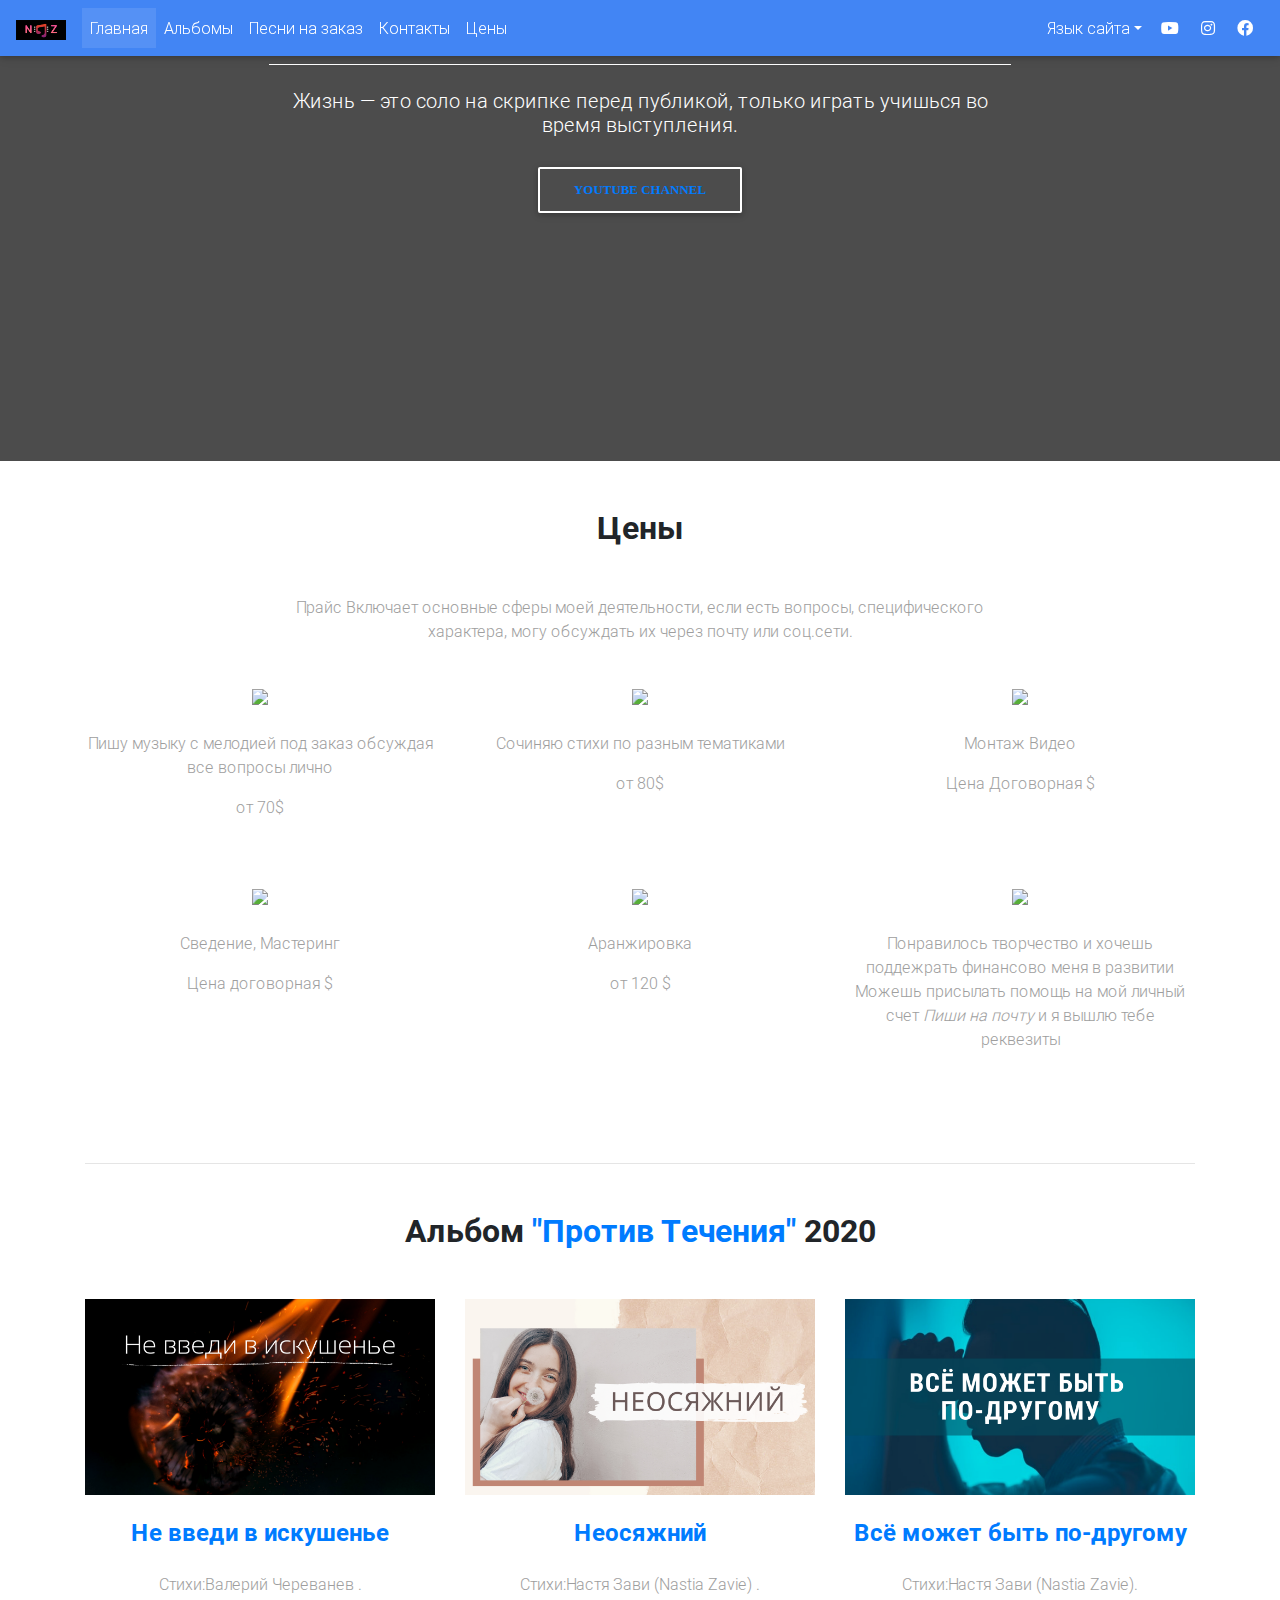
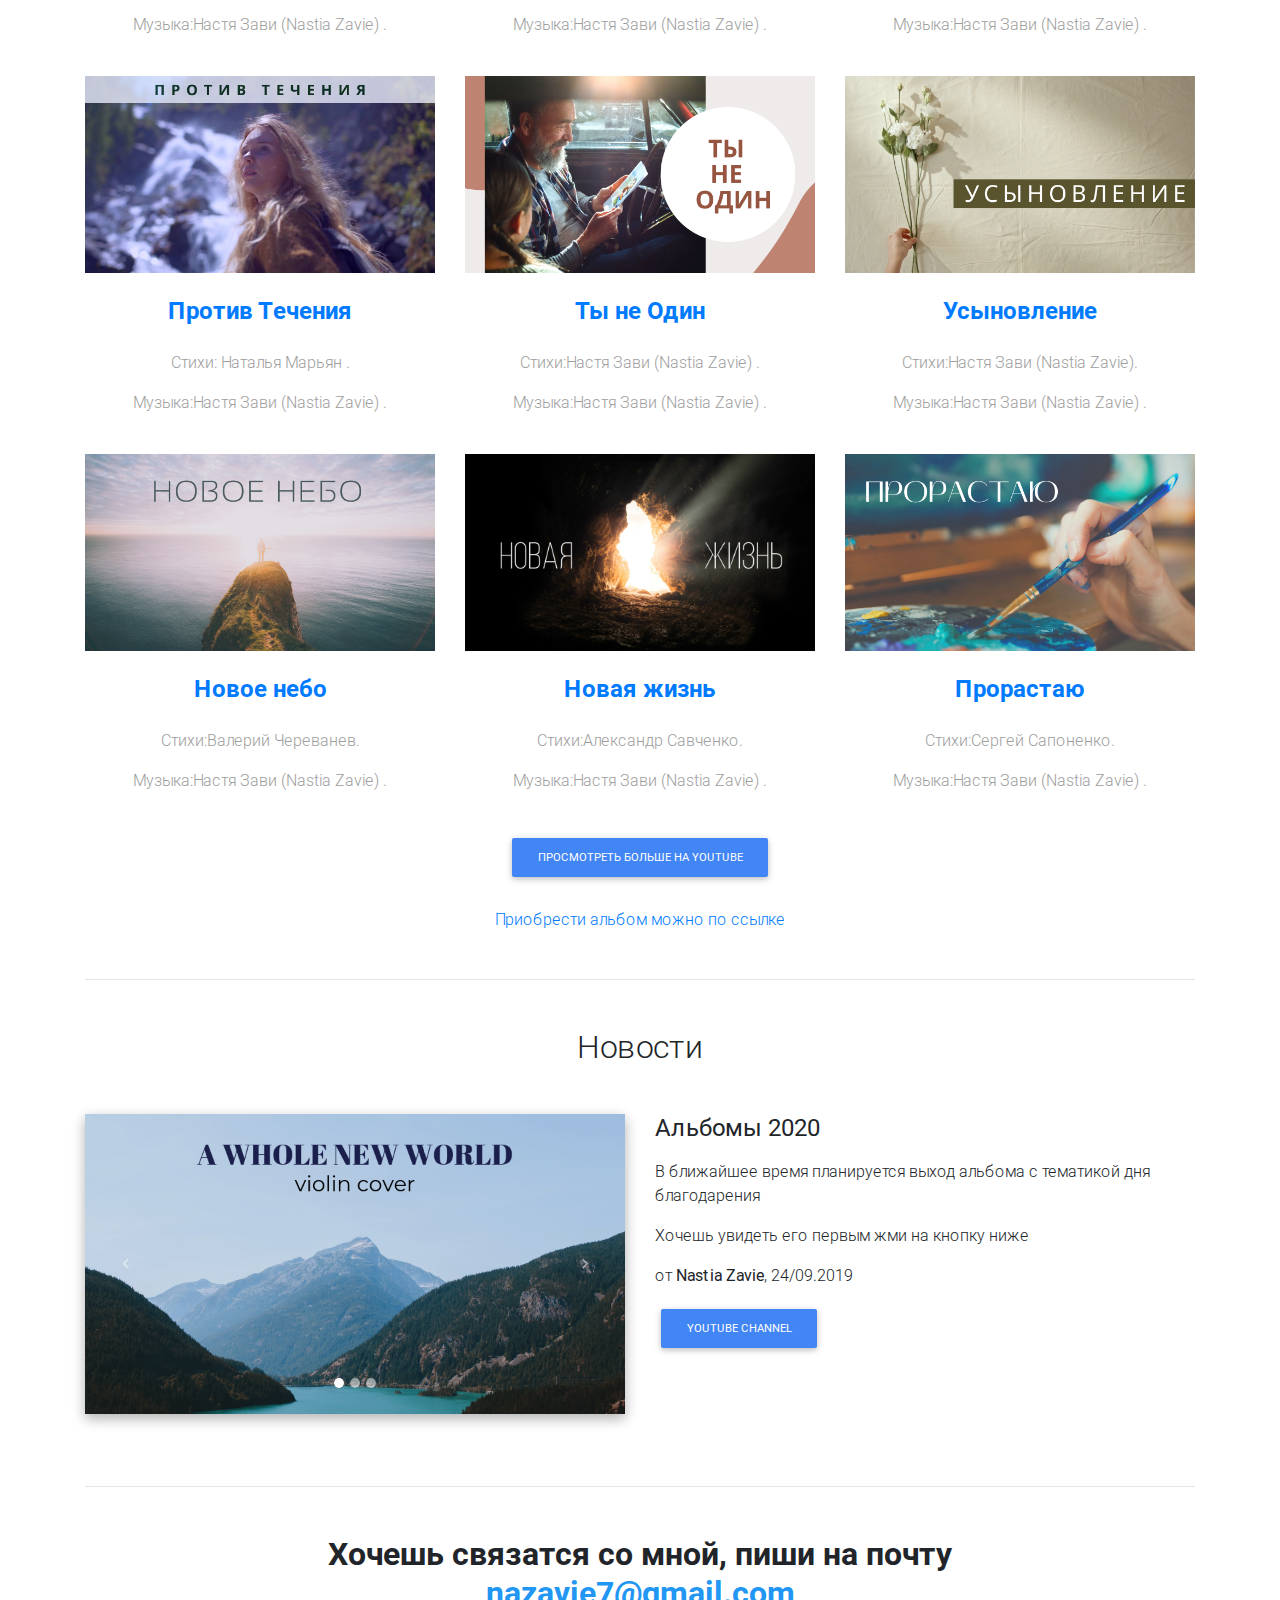
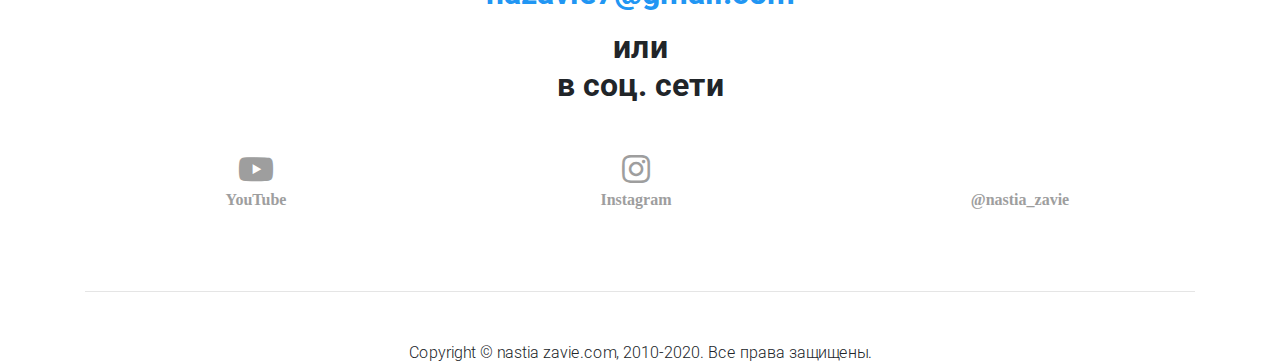
==== index.html @ 8cb2e9ea "update" ====
<!DOCTYPE html>
<html lang="en">

<head>
  <meta charset="utf-8">
  <meta name="viewport" content="width=device-width, initial-scale=1, shrink-to-fit=no">
  <meta http-equiv="x-ua-compatible" content="ie=edge">
  <title>Nastia Zavie</title>
  <!-- Font Awesome -->
  <script src="https://kit.fontawesome.com/0859f25410.js" crossorigin="anonymous"></script>

  <link rel="stylesheet" href="https://use.fontawesome.com/releases/v5.8.2/css/all.css">
<!-- Bootstrap core CSS-->
<link href="css/bootstrap.min.css" rel="stylesheet"> 
<!-- Material Design Bootstrap -->
<link href="css/mdb.min.css" rel="stylesheet">
<!-- Your custom styles (optional) -->
  <link rel="stylesheet" href="css/normalize.css">
  <link href="css/style.css" rel="stylesheet">

</head>

<body>
  <!--Header + Navbar  -->
  <!--Navbar-->
      <nav class="navbar navbar-expand-lg fixed-top navbar-dark primary-color ">

        <!-- Navbar brand -->
        <a class="navbar-brand" href="#"><img src="img/logo.png" alt="" width="50" height="20"></a>
      
        <!-- Collapse button -->
        <button class="navbar-toggler" type="button" data-toggle="collapse" data-target="#basicExampleNav"
          aria-controls="basicExampleNav" aria-expanded="false" aria-label="Toggle navigation">
          <span class="navbar-toggler-icon">

          </span>
        </button>
      
        <!-- Collapsible content -->
        <div class="collapse navbar-collapse" id="basicExampleNav">
      
          <!-- Links -->
          <ul class="navbar-nav mr-auto">
            <li class="nav-item active">
              <a class="nav-link waves-effect waves-light href="#">Главная
                <span class="sr-only">(current)</span>
              </a>
            </li>
            <li class="nav-item">
	      <a href="all_albums.html" class=" nav-link waves-effect waves-light">Альбомы</a>
                          </li>
            <li class="nav-item">
              <a href="Samples of works..html" class="nav-link waves-effect waves-light">Песни на заказ</a>
            </li>
            <!--<li class="nav-item">
              <a href="#gallery" class="nav-link waves-effect waves-light">Новости</a>
            </li>--!>
            <li class="nav-item">
		<a href="#contact" class="nav-link waves-effect waves-light">Контакты</a>		
              
            </li>
            <li class="nav-item">
              <a href="#best-features" class="nav-link waves-effect waves-light">Цены</a>
            </li>
      
          </ul>
          <!-- Links -->

          <ul class="navbar-nav nav-flex-icons">
            <li class="nav-item dropdown">
              <li class="nav-item dropdown">
                <a class="nav-link waves-effect waves-light dropdown-toggle" id="navbarDropdownMenuLink" data-toggle="dropdown"
                  aria-haspopup="true" aria-expanded="false">Язык сайта</a>
                <div class="dropdown-menu dropdown-primary" aria-labelledby="navbarDropdownMenuLink">
                  <a class="dropdown-item" href="index.html">Русский</a>
                  <a class="dropdown-item" href="index-en.html">English</a>
                  </div>
              </li>
            <li class="nav-item">
              <a href="https://www.youtube.com/channel/UCmgij6NSJZXRd9IX5Z1rzZA" class="nav-link waves-effect waves-light">
                <i class="fab fa-youtube"> </i>
              </a>
            </li>
            <li class="nav-item">
              <a href="https://www.instagram.com/nastia_zavie/" class="nav-link waves-effect waves-light">
                <i class="fab fa-instagram"></i>
              </a>
            </li>
            <li class="nav-item">
              <a href="https://www.facebook.com/profile.php?id=100009386446831" class="nav-link waves-effect waves-light">
                <i class="fab fa-facebook"></i>
              </a>
            </li> 
          </ul>
 
        </div>
        <!-- Collapsible content --> 
      </nav>
<!--Navbar -Header  -->

  <div id="intro" class="view">
    <div class="mask rgba-black-strong">
      <div class="container-fluid d-flex align-items-center justify-content-center h100">
        <div class="row d-flex justify-content-center text-center">
          <div class="col-md-10">
            <h2 class="dispaly-4 font-weight-bold white-text pt-5 mb-2"></h2>
            <hr class="hr-light">
            <h5 class="white-text my-4">
              Жизнь — это соло на скрипке перед публикой, только играть учишься во время выступления.
            </h4>
            <button class="btn btn-outline-white waves-effect waves-light"> 
              <i class="fa fa-books">
              <a href="https://www.youtube.com/channel/UCmgij6NSJZXRd9IX5Z1rzZA?app=desktop">YouTube Channel</a> 
            </i>
          </button>
          </div>
        </div >
      </div>
    </div>
  </div>

<main class="mt-5">
  <div class="container">
    <!--H Best features-->
    <secion id="best-features" class="text-center">

      <h2 class="mb-5 font-weight-bold">Цены </h2> 
      <div class="row d-flex justify-content-center mb-4">
        <div class="col-md-8">
          <p class="grey-text">
             Прайс Включает основные сферы моей деятельности, если есть вопросы, специфического характера, могу обсуждать их через почту или соц.сети.
          </p>
        </div>
      </div>
      <div class="row">
        <div class="col-md-4 mb-5">

          <i class=" grey-text">
             <img src="https://img.icons8.com/metro/104/000000/violin.png">
          </i>
           
          
          <h4 class="my-4 font-weight-bold"></h4>
          <p class="grey-text">Пишу музыку с мелодией под заказ обсуждая все вопросы лично </p>
          <p class="grey-text"> oт 70$</p>
        </div>
        <div class="col-md-4 mb-5">
          <i class="grey-text">
            <img src="https://img.icons8.com/metro/104/000000/literature.png">
          </i>
          <h4 class="my-4 font-weight-bold"></h4>
          <p class="grey-text">Сочиняю стихи по разным тематиками</p>
          <p class="grey-text"> oт 80$</p>
        </div>
        
        <div class="col-md-4 mb-5">
          <i class="grey-text">
            <img src="https://img.icons8.com/ios/100/000000/sony-vegas.png"/>
          </i>
          <h4 class="my-4 font-weight-bold"></h4>
          <p class="grey-text">Монтаж Видео</p>
          <p class="grey-text"> Цена Договорная $</p>
        </div>

        


        <div class="col-md-4 mb-5">
          <i class="grey-text">
            <img src="https://img.icons8.com/material/100/000000/sound-surround.png"/>
          </i>
          <h4 class="my-4 font-weight-bold"></h4>
          <p class="grey-text">Сведение, Мастеринг</p>
          <p class="grey-text"> Цена договорная $</p>
        </div>
        <div class="col-md-4 mb-5">
          <i class="grey-text">
            <img src="https://img.icons8.com/ios/100/000000/grand-piano.png"/>
          </i>
          <h4 class="my-4 font-weight-bold"></h4>
          <p class="grey-text">Аранжировка</p>
          <p class="grey-text"> от 120 $</p>
        </div>

        <div class="col-md-4 mb-5">
          <i class="grey-text">
            <img src="https://img.icons8.com/ios-filled/104/000000/initiate-money-transfer.png">
          </i>
          <h4 class="my-4 font-weight-bold"></h4>
          <p class="grey-text">Понравилось творчество и хочешь поддежрать финансово меня в развитии Можешь присылать помощь на мой личный счет
            <i> Пиши на почту </i> и я вышлю тебе реквезиты 
          </p>
        </div>
          

        <!----->
      </div>
      </secion>
      <!--H Best features-->
      <hr class="my-5">
        <!--H Best features--->
      <section id="examples" class="text-center">
        <h2 class="mb-5 font-weight-bold">  Альбом <a href ="#">"Против Течения" </a> 2020 </h2>
        <div class="row">
         <a href="https://bit.ly/3j9CwGH">
         <div class="col-lg-4 col-md-6 mb-4">
           <div class="view overlay">
             <img src="img/my-art/1.png" alt="" class="img-fluid">
             <div class="mask flex-center rgba-red-strong"></div>
             <h4 class="my-4 font-weight-bold">
              <a href="https://bit.ly/3j9CwGH">Не введи в искушенье </h4></a>
             <p class="grey-text">Стихи:Валерий Череванев .</p>
             <p class="grey-text">Музыка:Настя Зави (Nastia Zavie) .</p>
           </div>
           </a>
         </div>
         <div class="col-lg-4 col-md-6 mb-4">
          <a href="https://bit.ly/2C8ClKM">
           <div class="view overlay zoom">
             <img src="img/my-art/2.png" alt="" class="img-fluid" >
             <div class="mask flex-center"></div>
             <h4 class="my-4 font-weight-bold">
              <a href="https://bit.ly/2C8ClKM">Неосяжний</h4></a>
             <p class="grey-text">Стихи:Настя Зави (Nastia Zavie) .</p>
             <p class="grey-text">Музыка:Настя Зави (Nastia Zavie) .</p>
              </a>
           </div>
         </div>
         <div class="col-lg-4 col-md-6 mb-4">
           <div class="view overlay ">
            <a href="https://bit.ly/2ZpqwsC">
             <img src="img/my-art/3.png" alt="" class="img-fluid">
             <div class="mask flex-center rgba-red-strong"></div>
             <h4 class="my-4 font-weight-bold">
              <a href="https://bit.ly/2ZpqwsC">
             Всё может быть по-другому</h4>
             <p class="grey-text">Стихи:Настя Зави (Nastia Zavie).</p>
             <p class="grey-text">Музыка:Настя Зави (Nastia Zavie) .</p>
              </a>
             </a>
           </div>
         </div>
         <div class="col-lg-4 col-md-12 mb-4">
           <div class="view overlay">
            <a href="https://bit.ly/3exbCoq">
             <img src="img/my-art/4.png" alt="" class="img-fluid">
             <div class="mask flex-center rgba-red-strong"></div>
             <h4 class="my-4 font-weight-bold">
             <a href="https://bit.ly/3exbCoq">Против Течения</h4>
             <p class="grey-text">Стихи: Наталья Марьян .</p>
             <p class="grey-text">Музыка:Настя Зави (Nastia Zavie) .</p>
              </a>
             </a>
           </div>
         </div>
         <div class="col-lg-4 col-md-12 mb-4">
           <div class="view overlay zoom">
            <a href="https://bit.ly/3j2OxgP">
             <img src="img/my-art/5.png" alt="" class="img-fluid">
             <div class="mask flex-center"></div>
             <h4 class="my-4 font-weight-bold">
             <a href="https://bit.ly/3j2OxgP">Ты не Один</h4>
             <p class="grey-text">Стихи:Настя Зави (Nastia Zavie) .</p>
             <p class="grey-text">Музыка:Настя Зави (Nastia Zavie) .</p>
              </a>
              </a>
           </div>
         </div>
         <div class="col-lg-4 col-md-6 mb-4">
           <div class="view overlay">
             <a href="https://bit.ly/2DEaFOl"> 
             <img src="img/my-art/6.png" alt="" class="img-fluid">
             <div class="mask flex-center rgba-red-strong"></div>
             <h4 class="my-4 font-weight-bold">
               <a href="https://bit.ly/2DEaFOl">Усыновление</a></h4>
             <p class="grey-text">Стихи:Настя Зави (Nastia Zavie).</p>
             <p class="grey-text">Музыка:Настя Зави (Nastia Zavie) .</p>
             </a>
            </a>
           </div>
         </div>
      
        <div class="col-lg-4 col-md-12 mb-4">
  <div class="view overlay">
    <a href="https://bit.ly/3eqF6Ej">
    <img src="img/my-art/7.png" alt="" class="img-fluid">
    <div class="mask flex-center rgba-red-strong"></div>
    <h4 class="my-4 font-weight-bold">
      <a href="https://bit.ly/3eqF6Ej"> Новое небо</a> </h4>
    <p class="grey-text">Стихи:Валерий Череванев.</p>
    <p class="grey-text">Музыка:Настя Зави (Nastia Zavie) .</p>
  </div>
</div>
       <div class="col-lg-4 col-md-6 mb-4">
  <div class="view overlay zoom ">
    <a href="https://bit.ly/3fsIDUd">
    <img src="img/my-art/8.jpg" alt="" class="img-fluid">
    <div class="mask flex-center "></div>
    <h4 class="my-4 font-weight-bold">
      <a href="https://bit.ly/3fsIDUd"> Новая жизнь</h4>
    <p class="grey-text">Стихи:Александр Савченко.</p>
    <p class="grey-text">Музыка:Настя Зави (Nastia Zavie) .</p>
    </a>
      </a>
  </div>
</div>
         <div class="col-lg-4 col-md-6 mb-4">
  <div class="view overlay">
    <a href="https://bit.ly/3fwCh60">
    <img src="img/my-art/9.png" alt="" class="img-fluid">
    <div class="mask flex-center rgba-red-strong"></div>
    <h4 class="my-4 font-weight-bold">
      <a href="https://bit.ly/3fwCh60">Прорастаю</h4>
    <p class="grey-text">Стихи:Сергей Сапоненко.</p>
    <p class="grey-text">Музыка:Настя Зави (Nastia Zavie) .</p>
    </a>
      </a>
  </div>
          </div>
        </div>
        <a href="https://bit.ly/3fwqR2f" class="btn btn-primary btn-md waves-effect waves-light">Просмотреть больше на YouTube</a>
      </section>
      <br>
      <p class="text-center"><a href="https://band.link/vQC85">Приобрести альбом можно по ссылке </a></p>
      <hr class="my-5">        

      <!--H Best features--->
      <section id="gallery">
        <div class="hr my-5">
           <!--Gallery-->

            <h2 class="mb-5 font-weight-bolt text-center">Новости</h2>
            <div class="row">
              <div class="col-md-6 mb-4">
                <div id="carousel-example-1z" class="carousel slide carousel-fade" data-ride="carousel">
                  <ol class="carousel-indicators">
                    <li data-target="carousel-example-1z " data-slide-to="0" class="active"></li>
                    <li data-target="carousel-example-1z " data-slide-to="1"></li>
                    <li data-target="carousel-example-1z " data-slide-to="2"></li>
                  </ol>
                  <div class="carousel-inner z-depth-1-half" role="listbox">
                    <div class="carousel-item active">
                      <img src="img/cover-video/008.png" alt="" class="d-block w-100">
                    </div>
                    <div class="carousel-item">
                      <img src="img/cover-video/002.png" alt="" class="d-block w-100">
                    </div>
                    <div class="carousel-item">
                      <img src="img/cover-video/003.jpg" alt="" class="d-block w-100">
                    </div>
                    <div class="carousel-item">
                      <img src="img/cover-video/004.png" alt="" class="d-block w-100">
                    </div>
                    <div class="carousel-item">
                      <img src="img/cover-video/005.png" alt="" class="d-block w-100">
                    </div>
                    <div class="carousel-item">
                      <img src="img/cover-video/006.png" alt="" class="d-block w-100">
                    </div>
                    <div class="carousel-item">
                      <img src="img/cover-video/007.png" alt="" class="d-block w-100">
                    </div>

                  </div>
                  <a href="#carousel-example-1z" class="carousel-control-prev" role="button"data-slide="prev">
                    <span class="carousel-control-prev-icon"aria-hidden="true"></span>
                  </a>
                  <a href="#carousel-example-1z" class="carousel-control-next" role="button"data-slide="next">
                    <span class="carousel-control-next-icon"aria-hidden="true"></span>
                  </a>
                </div>
              </div>
              <div class="col-md-6">
                <h4 class="mb-3">
                  <strong>Альбомы 2020</strong>
                </h4>
                <p>В ближайшее время планируется выход  альбома с тематикой дня благодарения</p>
                <p> Хочешь увидеть его первым жми на кнопку ниже</p>
                
                <p>от <a><strong>Nastia Zavie</strong></a>, 24/09.2019</p>
                <a href="https://www.youtube.com/channel/UCmgij6NSJZXRd9IX5Z1rzZA?app=desktop" class="btn btn-primary btn-md waves-effect waves-light">YouTube Channel</a>
              </div>
            </div>
          </section>
          <!--Gallery-->
          <hr class="my-5">

<!--Contact us-->
<section id="contact">
  <h2 class="mb-5 font-weight-bold text-center">Хочешь связатся со мной, пиши на почту<br> <p class="blue-text">nazavie7@gmail.com</p>  или <br> в соц. сети</h2>
  <div class="row">
   <div class="col-lg-12 col-md-12">
     <div class="row text-center">
       <div class="col-lg-4 col-md-12 mb-3">
          <a href="https://www.youtube.com/channel/UCmgij6NSJZXRd9IX5Z1rzZA">
          <i class="fab fa-youtube fa-2x mr-2 grey-text">
               </i>
         <p><i class="fa fa- fa-1x mr-2 grey-text">YouTube</i></p>
      </a>
       </div>
       <div class="col-lg-4 col-md-6 mb-3">
  
          <a href="https://www.instagram.com/nastia_zavie/">
              <i class="fab fa-instagram fa-2x mr-2 grey-text"></i>
            </a>
          <p><i class="fa fa-buiding fa-1x mr-2 grey-text">Instagram</i></p>
       </div>
       <div class="col-lg-4 col-md-6 mb-3">
          <a href="">
              <i class="fa fa-telegram fa-2x mr-2 grey-text">
                   </i>
             <p><i class=" fa fa grey-text">@nastia_zavie</i></p>
          </a>
       </div>
     </div>
   </div>
  
  </div>
  </section>
  <!--Contact us-->
          <hr class="my-5">
        </div>
  </div>
</main>

	<p class ="text-center">Copyright © nastia zavie.com, 2010-2020. Все права защищены.</p>
  <!-- SCRIPTS -->
<!--   JQuery -->
  <script type="text/javascript" src="js/jquery-3.4.1.min.js"></script>
<!--   Bootstrap tooltips -->
  <script type="text/javascript" src="js/popper.min.js"></script>
<!--   Bootstrap core JavaScript -->
  <script type="text/javascript" src="js/bootstrap.min.js"></script>
 <!--  MDB core JavaScript -->
  <script type="text/javascript" src="js/mdb.min.js"></script>
     <script src="https://maps.googleapis.com/maps/api/js?=initMap"
    async defer></script>
</body>
</html>
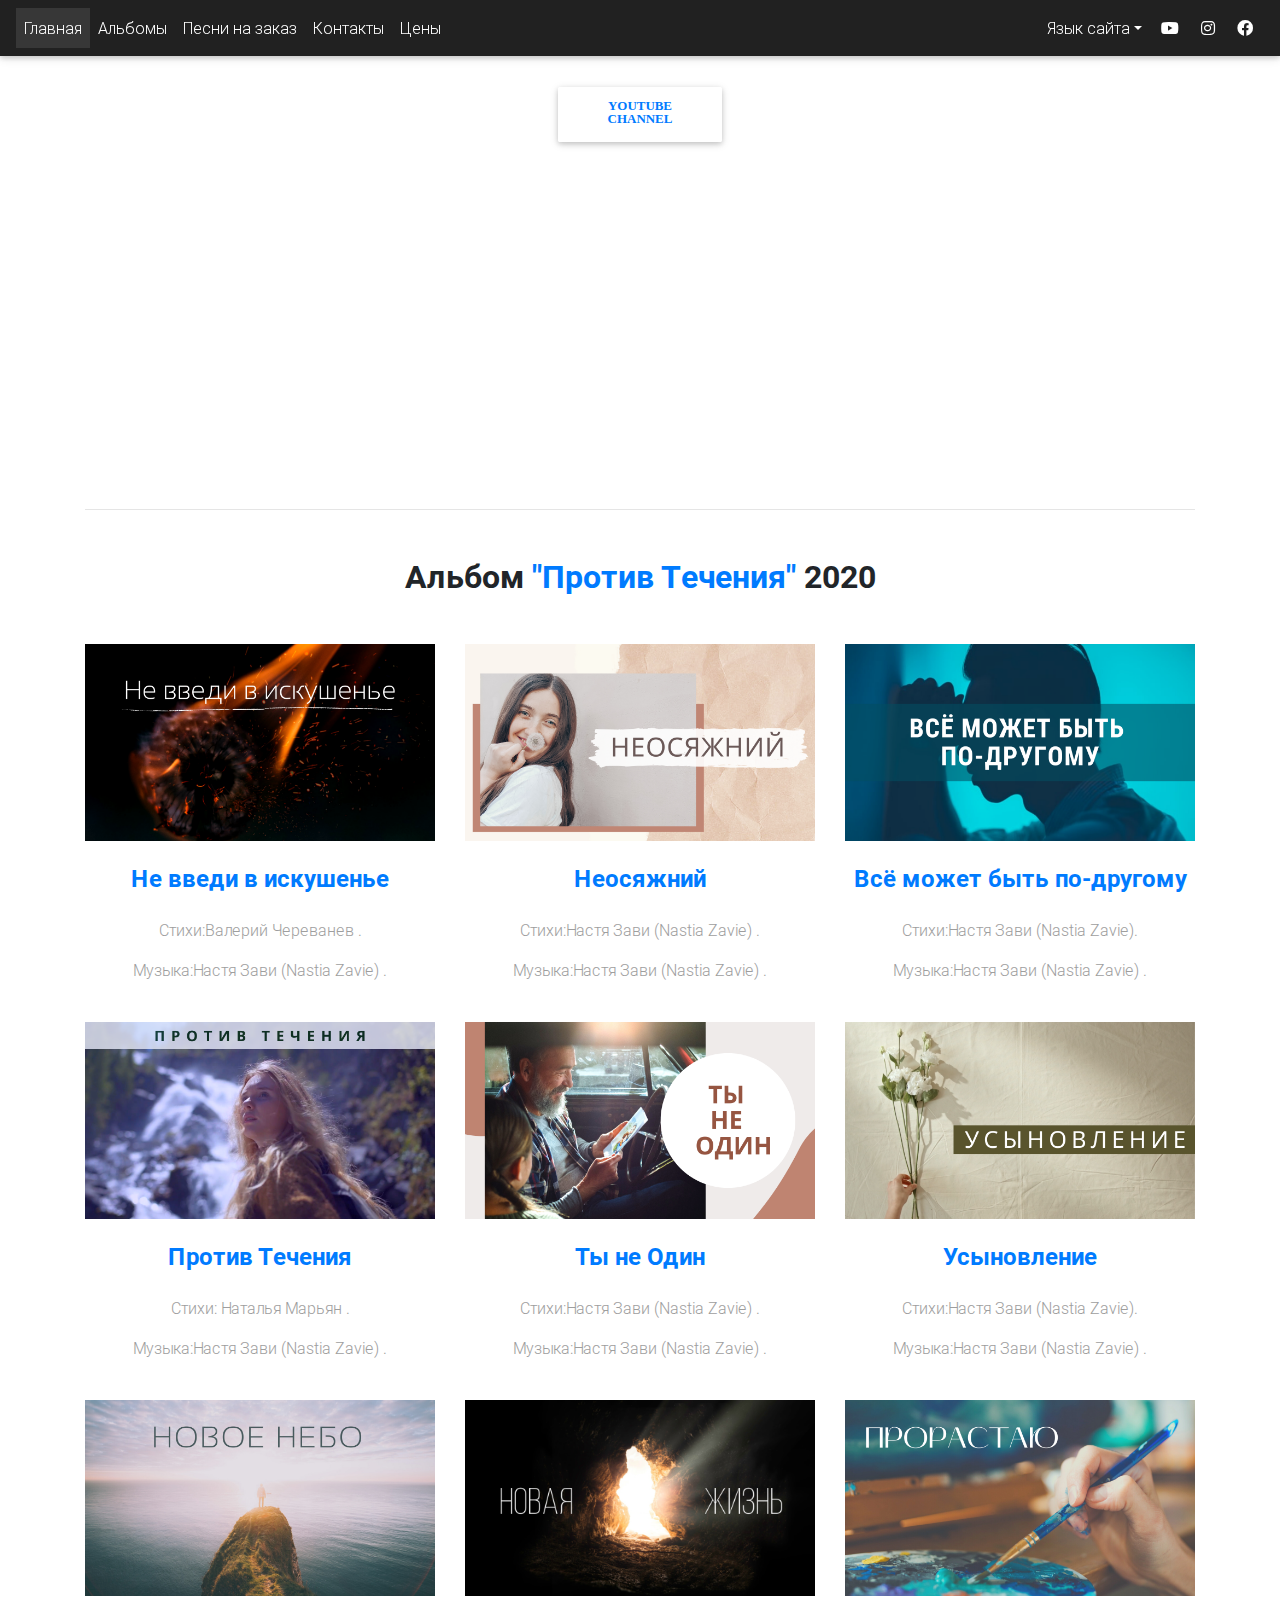
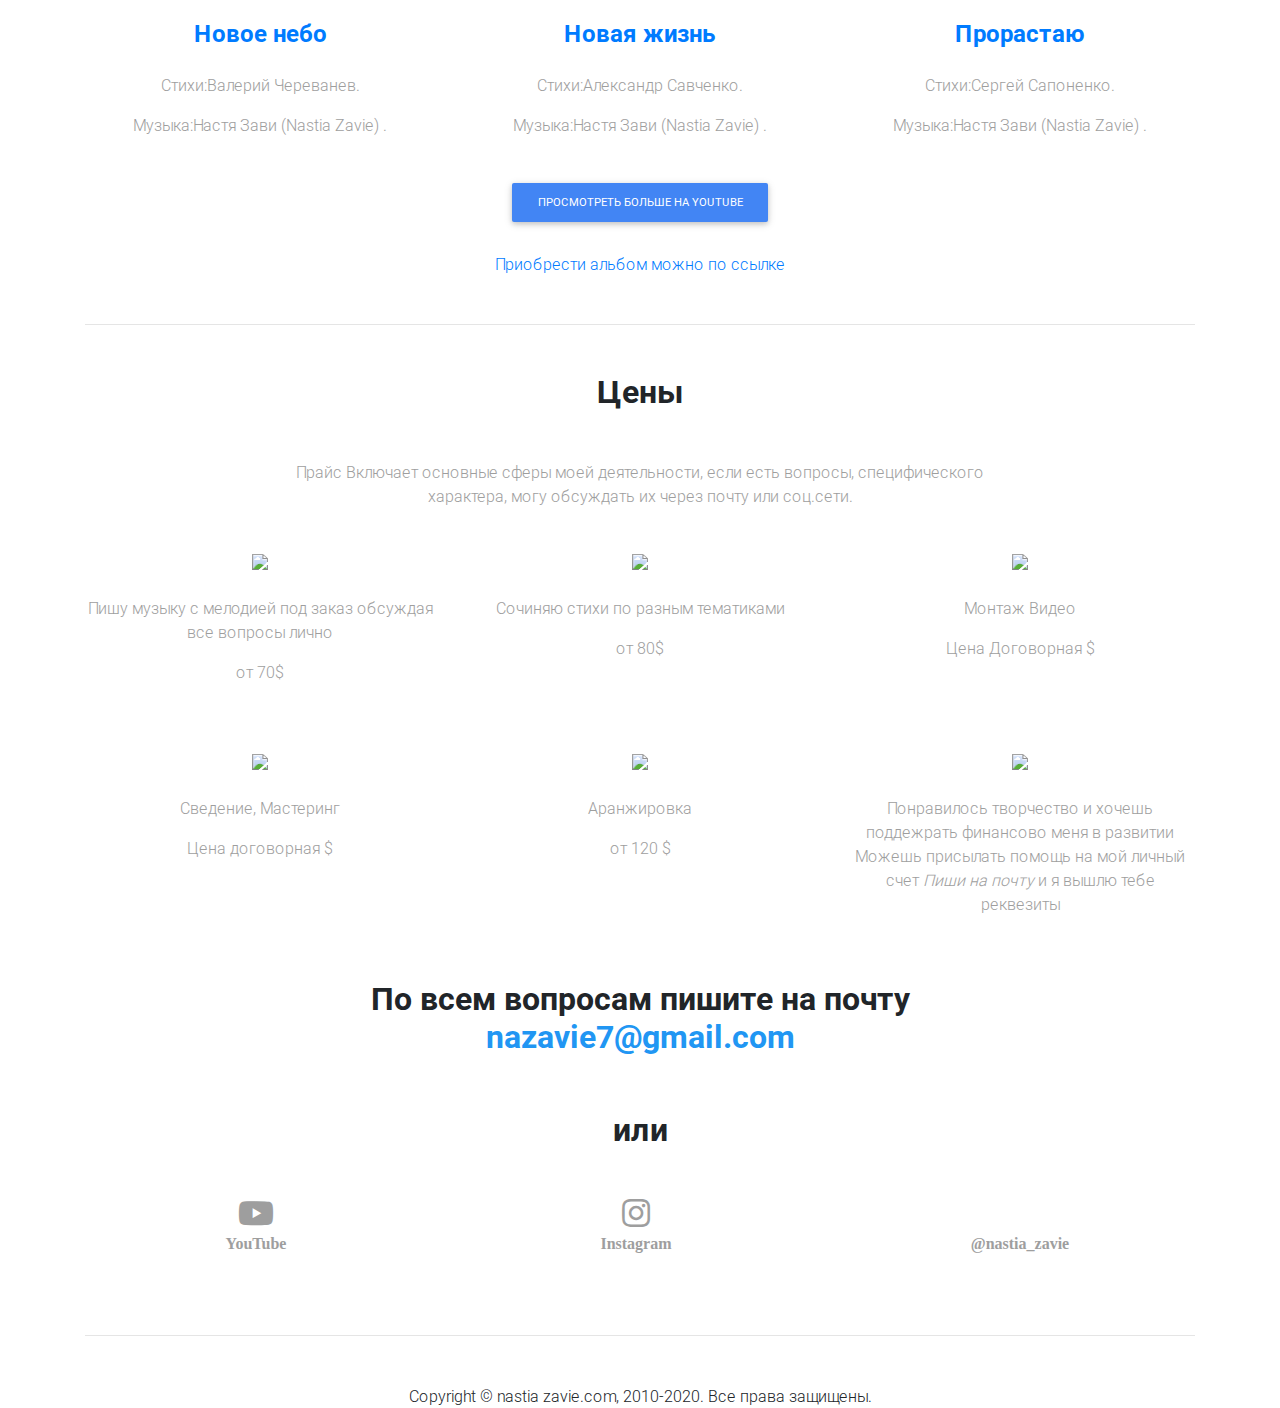
==== commit 588f0f95: "edit full version site" ====
--- a/index.html
+++ b/index.html
@@ -23,12 +23,12 @@
 <body>
   <!--Header + Navbar  -->
   <!--Navbar-->
-      <nav class="navbar navbar-expand-lg fixed-top navbar-dark primary-color ">
+      <nav class="navbar navbar-expand-lg fixed-top navbar-dark elegant-color-dark ">
 
         <!-- Navbar brand -->
-        <a class="navbar-brand" href="#"><img src="img/logo.png" alt="" width="50" height="20"></a>
-      
-        <!-- Collapse button -->
+        <!-- <a class="navbar-brand" href="#"><img src="img/logo.png" alt="" width="50" height="20"></a> -->
+      
+        <!-- Collapse button -->  
         <button class="navbar-toggler" type="button" data-toggle="collapse" data-target="#basicExampleNav"
           aria-controls="basicExampleNav" aria-expanded="false" aria-label="Toggle navigation">
           <span class="navbar-toggler-icon">
@@ -50,11 +50,11 @@
 	      <a href="all_albums.html" class=" nav-link waves-effect waves-light">Альбомы</a>
                           </li>
             <li class="nav-item">
-              <a href="Samples of works..html" class="nav-link waves-effect waves-light">Песни на заказ</a>
-            </li>
-            <!--<li class="nav-item">
-              <a href="#gallery" class="nav-link waves-effect waves-light">Новости</a>
-            </li>--!>
+              <a href="Samples of works.html" class="nav-link waves-effect waves-light">Песни на заказ</a>
+            </li>
+            <li class="nav-item">
+              <!-- <a href="#gallery" class="nav-link waves-effect waves-light">Новости</a> -->
+            </li>
             <li class="nav-item">
 		<a href="#contact" class="nav-link waves-effect waves-light">Контакты</a>		
               
@@ -97,17 +97,15 @@
         <!-- Collapsible content --> 
       </nav>
 <!--Navbar -Header  -->
-
-  <div id="intro" class="view">
-    <div class="mask rgba-black-strong">
+<!-- div class  mask rgba-black-strong -->
+  <div id="intro" >
+    <div class=""> 
       <div class="container-fluid d-flex align-items-center justify-content-center h100">
         <div class="row d-flex justify-content-center text-center">
           <div class="col-md-10">
             <h2 class="dispaly-4 font-weight-bold white-text pt-5 mb-2"></h2>
             <hr class="hr-light">
-            <h5 class="white-text my-4">
-              Жизнь — это соло на скрипке перед публикой, только играть учишься во время выступления.
-            </h4>
+            
             <button class="btn btn-outline-white waves-effect waves-light"> 
               <i class="fa fa-books">
               <a href="https://www.youtube.com/channel/UCmgij6NSJZXRd9IX5Z1rzZA?app=desktop">YouTube Channel</a> 
@@ -121,85 +119,10 @@
 
 <main class="mt-5">
   <div class="container">
-    <!--H Best features-->
-    <secion id="best-features" class="text-center">
-
-      <h2 class="mb-5 font-weight-bold">Цены </h2> 
-      <div class="row d-flex justify-content-center mb-4">
-        <div class="col-md-8">
-          <p class="grey-text">
-             Прайс Включает основные сферы моей деятельности, если есть вопросы, специфического характера, могу обсуждать их через почту или соц.сети.
-          </p>
-        </div>
-      </div>
-      <div class="row">
-        <div class="col-md-4 mb-5">
-
-          <i class=" grey-text">
-             <img src="https://img.icons8.com/metro/104/000000/violin.png">
-          </i>
-           
-          
-          <h4 class="my-4 font-weight-bold"></h4>
-          <p class="grey-text">Пишу музыку с мелодией под заказ обсуждая все вопросы лично </p>
-          <p class="grey-text"> oт 70$</p>
-        </div>
-        <div class="col-md-4 mb-5">
-          <i class="grey-text">
-            <img src="https://img.icons8.com/metro/104/000000/literature.png">
-          </i>
-          <h4 class="my-4 font-weight-bold"></h4>
-          <p class="grey-text">Сочиняю стихи по разным тематиками</p>
-          <p class="grey-text"> oт 80$</p>
-        </div>
-        
-        <div class="col-md-4 mb-5">
-          <i class="grey-text">
-            <img src="https://img.icons8.com/ios/100/000000/sony-vegas.png"/>
-          </i>
-          <h4 class="my-4 font-weight-bold"></h4>
-          <p class="grey-text">Монтаж Видео</p>
-          <p class="grey-text"> Цена Договорная $</p>
-        </div>
-
-        
-
-
-        <div class="col-md-4 mb-5">
-          <i class="grey-text">
-            <img src="https://img.icons8.com/material/100/000000/sound-surround.png"/>
-          </i>
-          <h4 class="my-4 font-weight-bold"></h4>
-          <p class="grey-text">Сведение, Мастеринг</p>
-          <p class="grey-text"> Цена договорная $</p>
-        </div>
-        <div class="col-md-4 mb-5">
-          <i class="grey-text">
-            <img src="https://img.icons8.com/ios/100/000000/grand-piano.png"/>
-          </i>
-          <h4 class="my-4 font-weight-bold"></h4>
-          <p class="grey-text">Аранжировка</p>
-          <p class="grey-text"> от 120 $</p>
-        </div>
-
-        <div class="col-md-4 mb-5">
-          <i class="grey-text">
-            <img src="https://img.icons8.com/ios-filled/104/000000/initiate-money-transfer.png">
-          </i>
-          <h4 class="my-4 font-weight-bold"></h4>
-          <p class="grey-text">Понравилось творчество и хочешь поддежрать финансово меня в развитии Можешь присылать помощь на мой личный счет
-            <i> Пиши на почту </i> и я вышлю тебе реквезиты 
-          </p>
-        </div>
-          
-
-        <!----->
-      </div>
-      </secion>
-      <!--H Best features-->
+ 
       <hr class="my-5">
         <!--H Best features--->
-      <section id="examples" class="text-center">
+            <section id="examples" class="text-center">
         <h2 class="mb-5 font-weight-bold">  Альбом <a href ="#">"Против Течения" </a> 2020 </h2>
         <div class="row">
          <a href="https://bit.ly/3j9CwGH">
@@ -322,72 +245,86 @@
       </section>
       <br>
       <p class="text-center"><a href="https://band.link/vQC85">Приобрести альбом можно по ссылке </a></p>
-      <hr class="my-5">        
-
-      <!--H Best features--->
-      <section id="gallery">
-        <div class="hr my-5">
-           <!--Gallery-->
-
-            <h2 class="mb-5 font-weight-bolt text-center">Новости</h2>
-            <div class="row">
-              <div class="col-md-6 mb-4">
-                <div id="carousel-example-1z" class="carousel slide carousel-fade" data-ride="carousel">
-                  <ol class="carousel-indicators">
-                    <li data-target="carousel-example-1z " data-slide-to="0" class="active"></li>
-                    <li data-target="carousel-example-1z " data-slide-to="1"></li>
-                    <li data-target="carousel-example-1z " data-slide-to="2"></li>
-                  </ol>
-                  <div class="carousel-inner z-depth-1-half" role="listbox">
-                    <div class="carousel-item active">
-                      <img src="img/cover-video/008.png" alt="" class="d-block w-100">
-                    </div>
-                    <div class="carousel-item">
-                      <img src="img/cover-video/002.png" alt="" class="d-block w-100">
-                    </div>
-                    <div class="carousel-item">
-                      <img src="img/cover-video/003.jpg" alt="" class="d-block w-100">
-                    </div>
-                    <div class="carousel-item">
-                      <img src="img/cover-video/004.png" alt="" class="d-block w-100">
-                    </div>
-                    <div class="carousel-item">
-                      <img src="img/cover-video/005.png" alt="" class="d-block w-100">
-                    </div>
-                    <div class="carousel-item">
-                      <img src="img/cover-video/006.png" alt="" class="d-block w-100">
-                    </div>
-                    <div class="carousel-item">
-                      <img src="img/cover-video/007.png" alt="" class="d-block w-100">
-                    </div>
-
-                  </div>
-                  <a href="#carousel-example-1z" class="carousel-control-prev" role="button"data-slide="prev">
-                    <span class="carousel-control-prev-icon"aria-hidden="true"></span>
-                  </a>
-                  <a href="#carousel-example-1z" class="carousel-control-next" role="button"data-slide="next">
-                    <span class="carousel-control-next-icon"aria-hidden="true"></span>
-                  </a>
-                </div>
-              </div>
-              <div class="col-md-6">
-                <h4 class="mb-3">
-                  <strong>Альбомы 2020</strong>
-                </h4>
-                <p>В ближайшее время планируется выход  альбома с тематикой дня благодарения</p>
-                <p> Хочешь увидеть его первым жми на кнопку ниже</p>
-                
-                <p>от <a><strong>Nastia Zavie</strong></a>, 24/09.2019</p>
-                <a href="https://www.youtube.com/channel/UCmgij6NSJZXRd9IX5Z1rzZA?app=desktop" class="btn btn-primary btn-md waves-effect waves-light">YouTube Channel</a>
-              </div>
-            </div>
-          </section>
+     
           <!--Gallery-->
           <hr class="my-5">
-
+   <!--H Best features-->
+   <secion id="best-features" class="text-center">
+
+    <h2 class="mb-5 font-weight-bold">Цены </h2> 
+    <div class="row d-flex justify-content-center mb-4">
+      <div class="col-md-8">
+        <p class="grey-text">
+           Прайс Включает основные сферы моей деятельности, если есть вопросы, специфического характера, могу обсуждать их через почту или соц.сети.
+        </p>
+      </div>
+    </div>
+    <div class="row">
+      <div class="col-md-4 mb-5">
+
+        <i class=" grey-text">
+           <img src="https://img.icons8.com/metro/104/000000/violin.png">
+        </i>
+         
+        
+        <h4 class="my-4 font-weight-bold"></h4>
+        <p class="grey-text">Пишу музыку с мелодией под заказ обсуждая все вопросы лично </p>
+        <p class="grey-text"> oт 70$</p>
+      </div>
+      <div class="col-md-4 mb-5">
+        <i class="grey-text">
+          <img src="https://img.icons8.com/metro/104/000000/literature.png">
+        </i>
+        <h4 class="my-4 font-weight-bold"></h4>
+        <p class="grey-text">Сочиняю стихи по разным тематиками</p>
+        <p class="grey-text"> oт 80$</p>
+      </div>
+      
+      <div class="col-md-4 mb-5">
+        <i class="grey-text">
+          <img src="https://img.icons8.com/ios/100/000000/sony-vegas.png"/>
+        </i>
+        <h4 class="my-4 font-weight-bold"></h4>
+        <p class="grey-text">Монтаж Видео</p>
+        <p class="grey-text"> Цена Договорная $</p>
+      </div>
+
+      
+
+
+      <div class="col-md-4 mb-5">
+        <i class="grey-text">
+          <img src="https://img.icons8.com/material/100/000000/sound-surround.png"/>
+        </i>
+        <h4 class="my-4 font-weight-bold"></h4>
+        <p class="grey-text">Сведение, Мастеринг</p>
+        <p class="grey-text"> Цена договорная $</p>
+      </div>
+      <div class="col-md-4 mb-5">
+        <i class="grey-text">
+          <img src="https://img.icons8.com/ios/100/000000/grand-piano.png"/>
+        </i>
+        <h4 class="my-4 font-weight-bold"></h4>
+        <p class="grey-text">Аранжировка</p>
+        <p class="grey-text"> от 120 $</p>
+      </div>
+
+      <div class="col-md-4 mb-5">
+        <i class="grey-text">
+          <img src="https://img.icons8.com/ios-filled/104/000000/initiate-money-transfer.png">
+        </i>
+        <h4 class="my-4 font-weight-bold"></h4>
+        <p class="grey-text">Понравилось творчество и хочешь поддежрать финансово меня в развитии Можешь присылать помощь на мой личный счет
+          <i> Пиши на почту </i> и я вышлю тебе реквезиты 
+        </p>
+      </div>
+      <!----->
+    </div>
+    </secion>
+    <!--H Best features-->
 <!--Contact us-->
 <section id="contact">
-  <h2 class="mb-5 font-weight-bold text-center">Хочешь связатся со мной, пиши на почту<br> <p class="blue-text">nazavie7@gmail.com</p>  или <br> в соц. сети</h2>
+  <h2 class="mb-5 font-weight-bold text-center">По всем вопросам пишите на почту<br> <p class="blue-text">nazavie7@gmail.com</p> <br> или</h2>
   <div class="row">
    <div class="col-lg-12 col-md-12">
      <div class="row text-center">
--- a/css/style.css
+++ b/css/style.css
@@ -1,13 +1,13 @@
 html,body,header,#intro{
 height:80%;
-margin: 0;
-padding: 0;
+margin:0;
+padding:0;
 }
 #intro{
 	background: url(../img/v-m.jpg) no-repeat center center fixed;
 	-webkit-background-size: cover;
 	background-size: cover;
-	box-sizing: border-box;
+	 box-sizing: border-box; 
 }
 .top-nav-collapse{
 	background:  #1c1438;
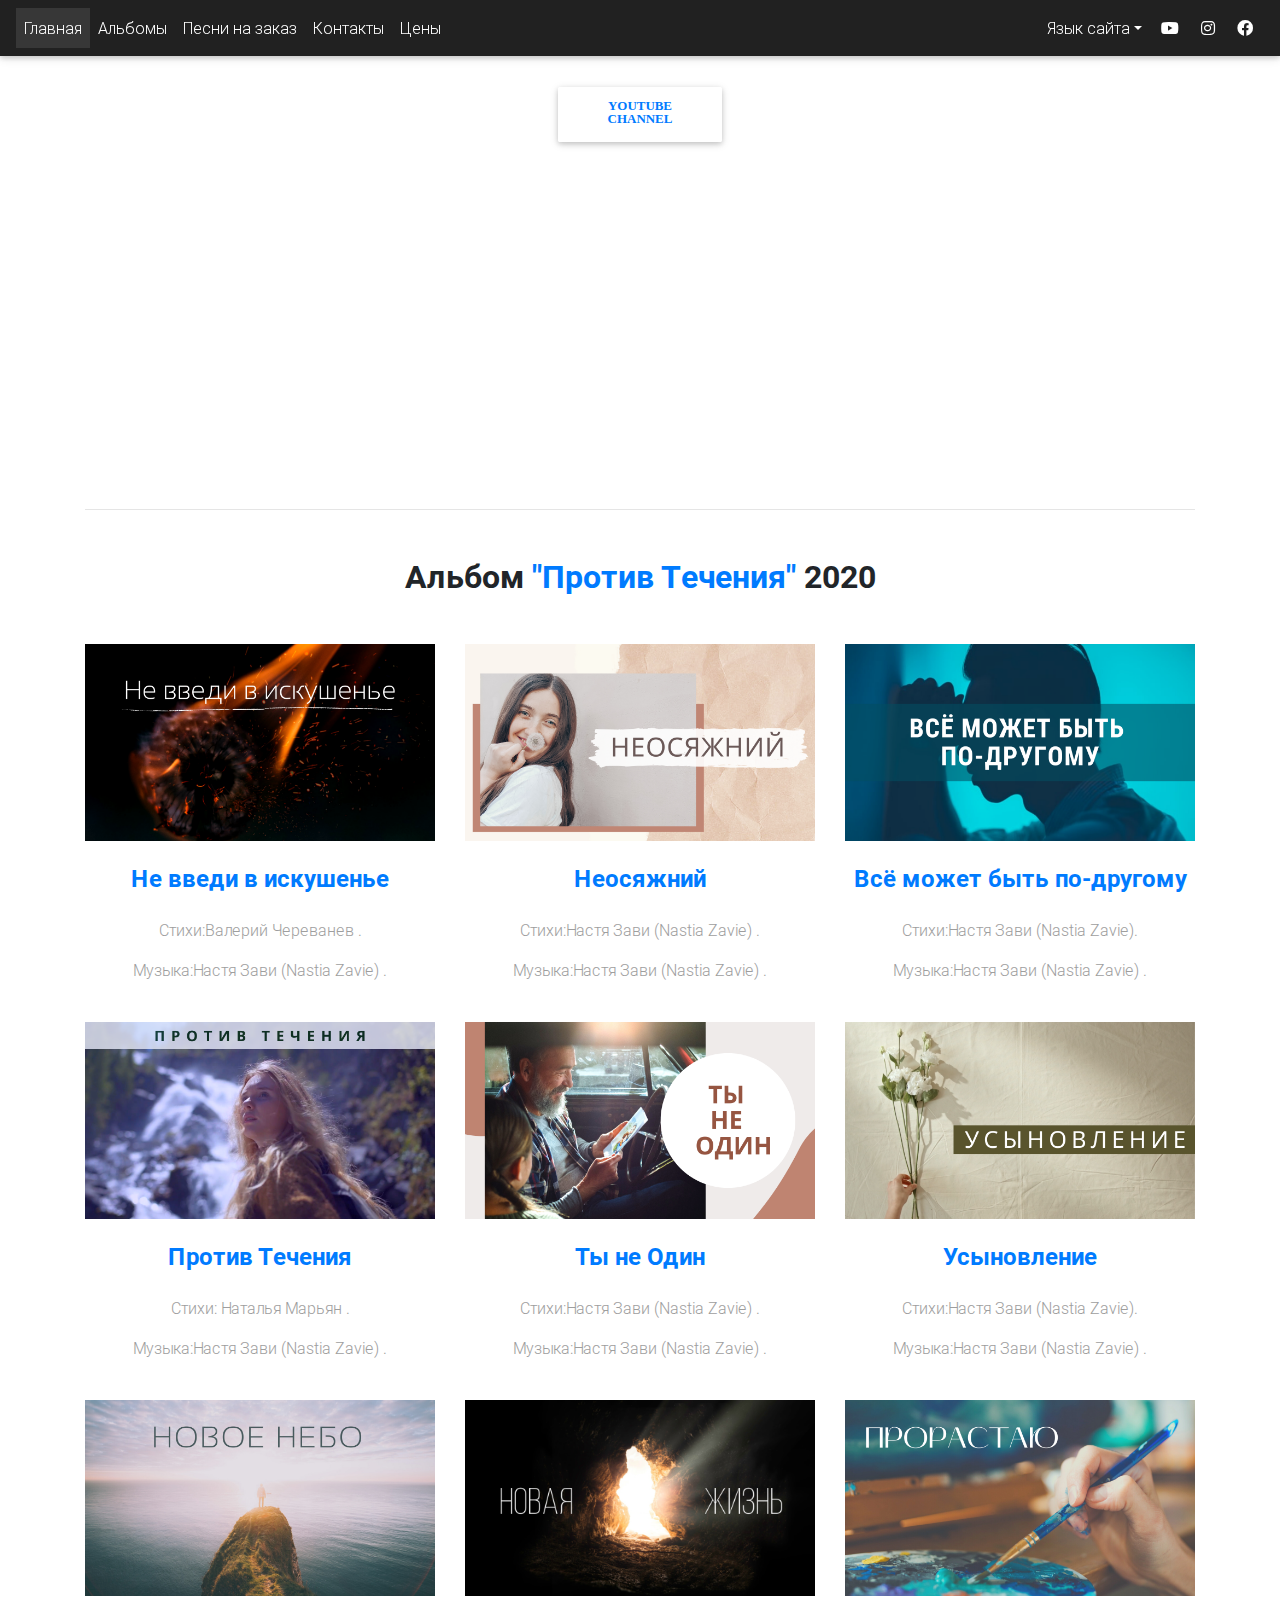
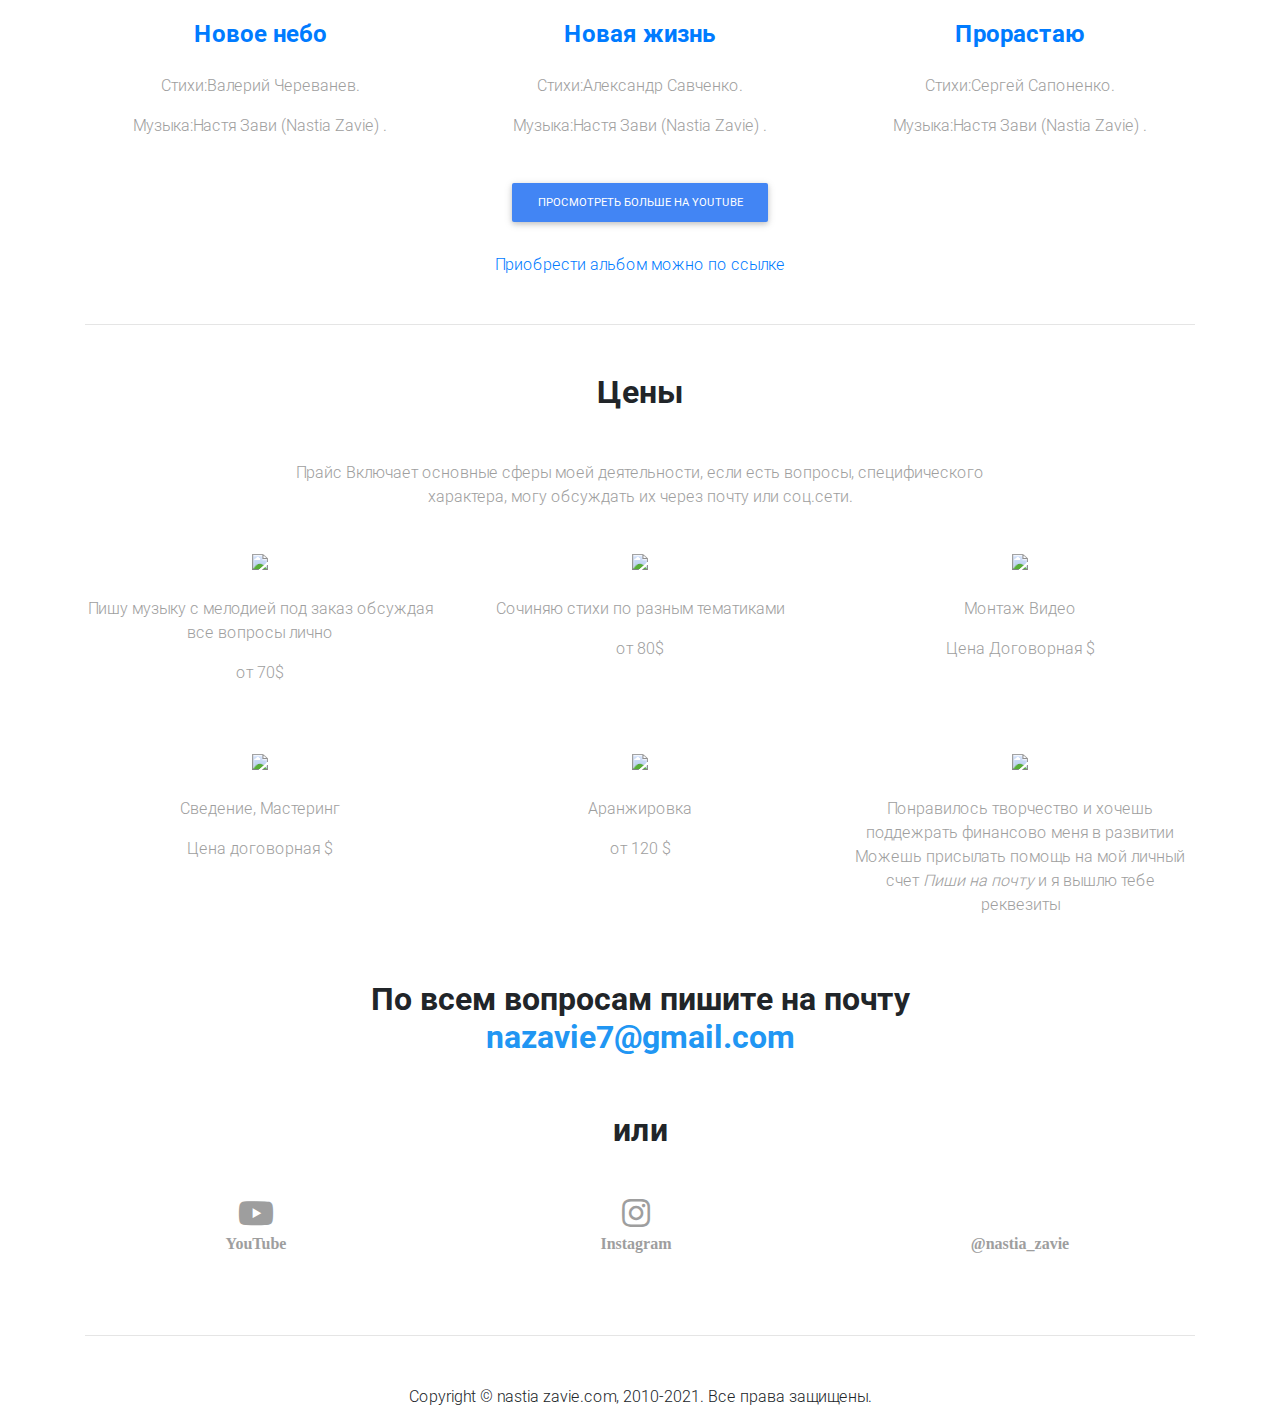
==== commit e8d17422: "copyright" ====
--- a/index.html
+++ b/index.html
@@ -360,7 +360,7 @@
   </div>
 </main>
 
-	<p class ="text-center">Copyright © nastia zavie.com, 2010-2020. Все права защищены.</p>
+	<p class ="text-center">Copyright © nastia zavie.com, 2010-2021. Все права защищены.</p>
   <!-- SCRIPTS -->
 <!--   JQuery -->
   <script type="text/javascript" src="js/jquery-3.4.1.min.js"></script>
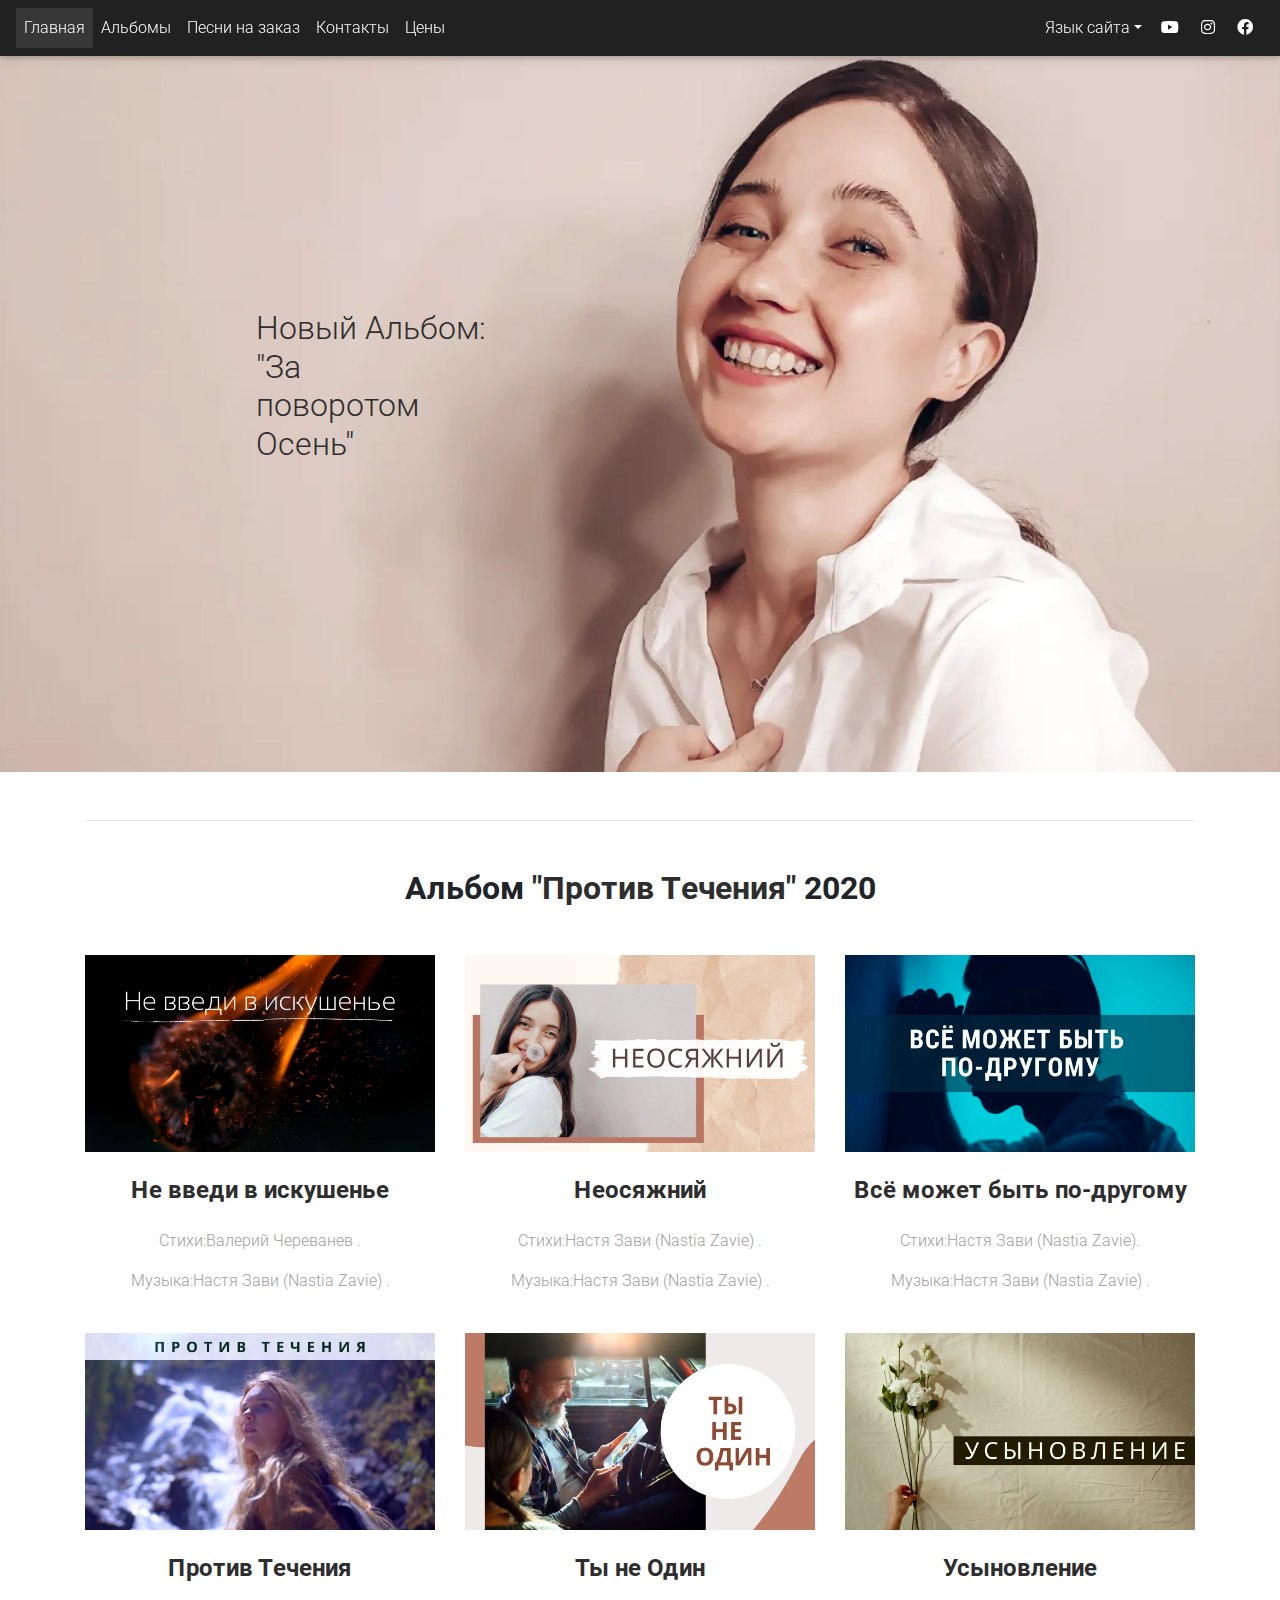
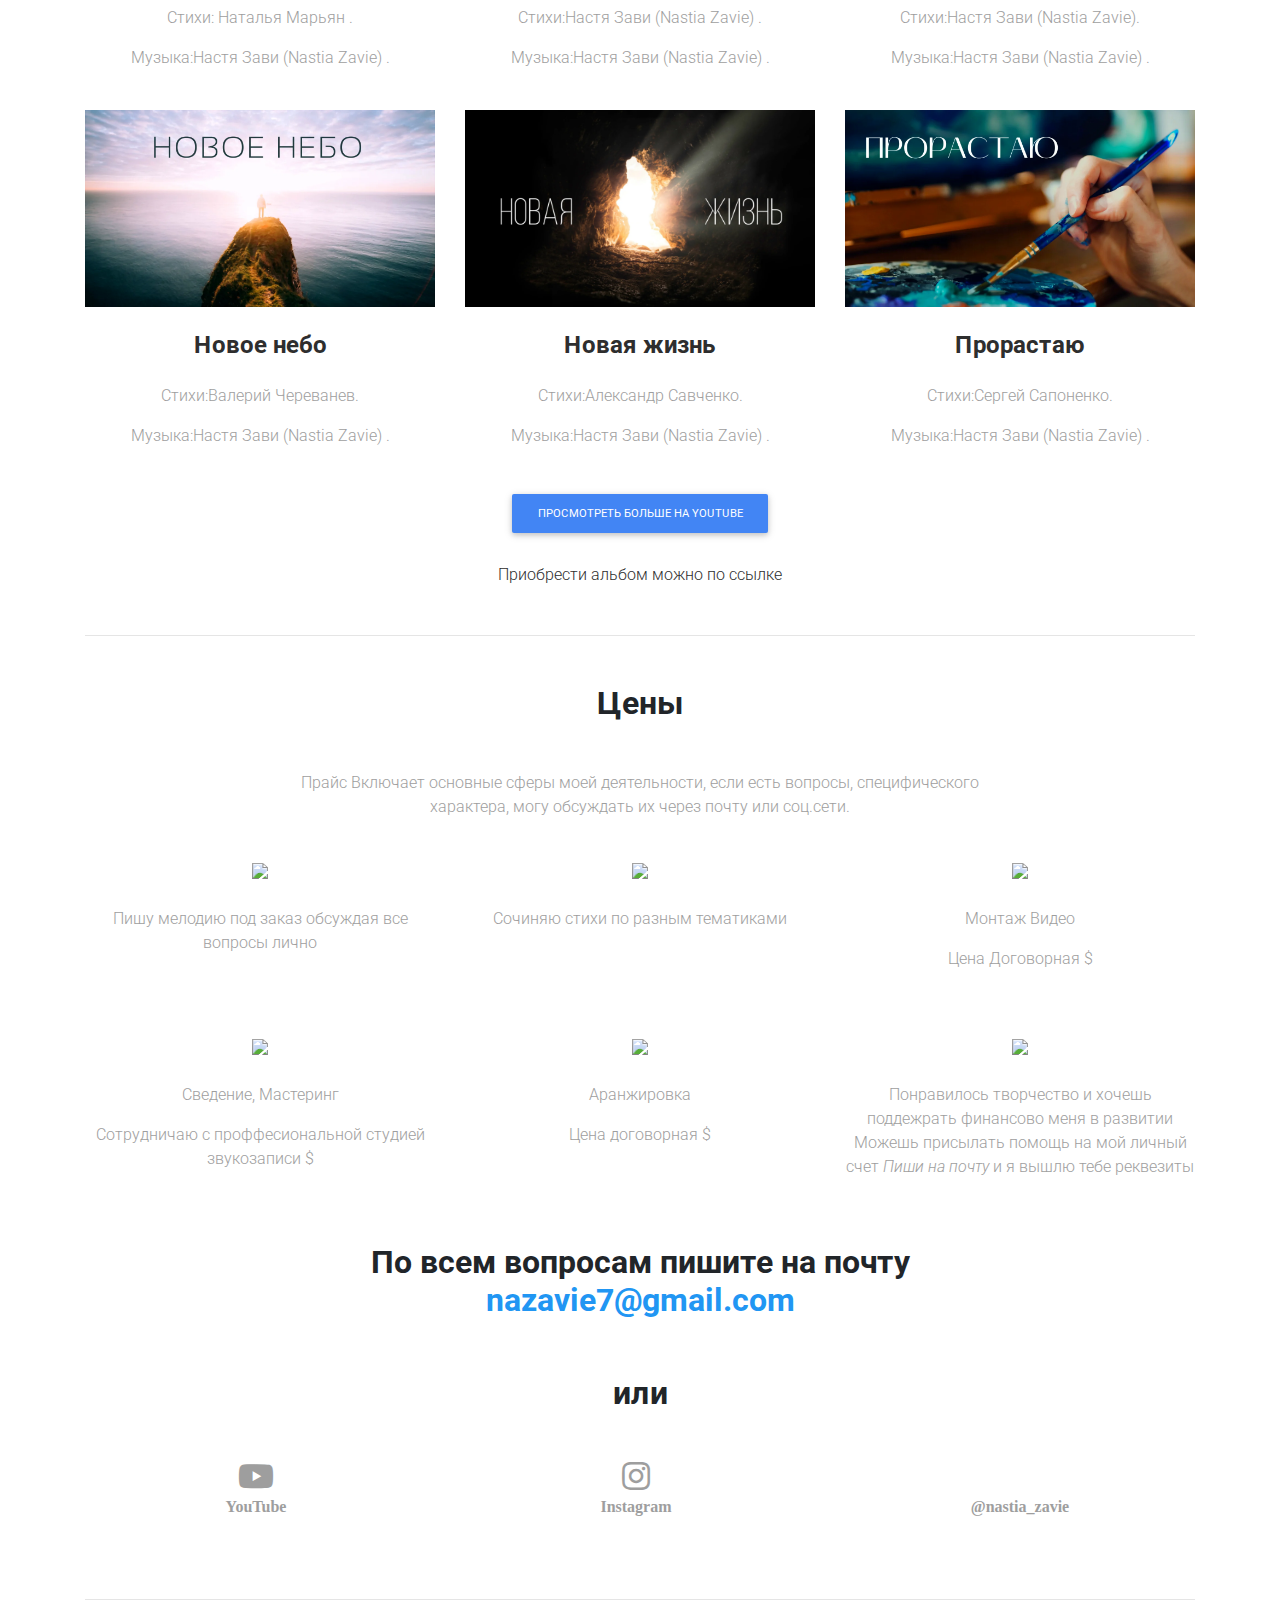
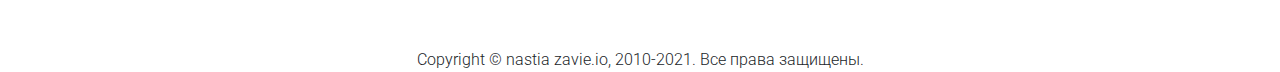
==== commit 43f994d0: "Изменение структуры и дополнение к настоящему сайту," ====
--- a/index.html
+++ b/index.html
@@ -7,6 +7,8 @@
   <meta http-equiv="x-ua-compatible" content="ie=edge">
   <title>Nastia Zavie</title>
   <!-- Font Awesome -->
+  <link rel="preconnect" href="https://fonts.gstatic.com">
+  <link href="https://fonts.googleapis.com/css2?family=Roboto:wght@300&display=swap" rel="stylesheet">
   <script src="https://kit.fontawesome.com/0859f25410.js" crossorigin="anonymous"></script>
 
   <link rel="stylesheet" href="https://use.fontawesome.com/releases/v5.8.2/css/all.css">
@@ -50,7 +52,7 @@
 	      <a href="all_albums.html" class=" nav-link waves-effect waves-light">Альбомы</a>
                           </li>
             <li class="nav-item">
-              <a href="Samples of works.html" class="nav-link waves-effect waves-light">Песни на заказ</a>
+              <a href="Samples_of_works.html" class="nav-link waves-effect waves-light">Песни на заказ</a>
             </li>
             <li class="nav-item">
               <!-- <a href="#gallery" class="nav-link waves-effect waves-light">Новости</a> -->
@@ -99,10 +101,10 @@
 <!--Navbar -Header  -->
 <!-- div class  mask rgba-black-strong -->
   <div id="intro" >
-    <div class=""> 
+    <div class="">
       <div class="container-fluid d-flex align-items-center justify-content-center h100">
         <div class="row d-flex justify-content-center text-center">
-          <div class="col-md-10">
+          <!-- <div class="col-md-12">
             <h2 class="dispaly-4 font-weight-bold white-text pt-5 mb-2"></h2>
             <hr class="hr-light">
             
@@ -111,9 +113,24 @@
               <a href="https://www.youtube.com/channel/UCmgij6NSJZXRd9IX5Z1rzZA?app=desktop">YouTube Channel</a> 
             </i>
           </button>
-          </div>
+          </div> -->
+        
         </div >
       </div>
+      
+      <br>
+      <br>
+      <br>
+      <br>
+      <br>
+      <br>
+      <br>
+      <br>
+      <br>
+      <br>
+      <br>
+      <br>
+      <h1 class><a  href="https://band.link/5L3d3"><p>Новый Альбом: <br> "За<br> поворотом<br> Осень"</p> </a></h1>
     </div>
   </div>
 
@@ -122,13 +139,13 @@
  
       <hr class="my-5">
         <!--H Best features--->
-            <section id="examples" class="text-center">
+      <section id="examples" class="text-center">
         <h2 class="mb-5 font-weight-bold">  Альбом <a href ="#">"Против Течения" </a> 2020 </h2>
         <div class="row">
          <a href="https://bit.ly/3j9CwGH">
          <div class="col-lg-4 col-md-6 mb-4">
            <div class="view overlay">
-             <img src="img/my-art/1.png" alt="" class="img-fluid">
+             <img src="img/my-art/1.webp" alt="" class="img-fluid">
              <div class="mask flex-center rgba-red-strong"></div>
              <h4 class="my-4 font-weight-bold">
               <a href="https://bit.ly/3j9CwGH">Не введи в искушенье </h4></a>
@@ -140,7 +157,7 @@
          <div class="col-lg-4 col-md-6 mb-4">
           <a href="https://bit.ly/2C8ClKM">
            <div class="view overlay zoom">
-             <img src="img/my-art/2.png" alt="" class="img-fluid" >
+             <img src="img/my-art/2.webp" alt="" class="img-fluid" >
              <div class="mask flex-center"></div>
              <h4 class="my-4 font-weight-bold">
               <a href="https://bit.ly/2C8ClKM">Неосяжний</h4></a>
@@ -152,7 +169,7 @@
          <div class="col-lg-4 col-md-6 mb-4">
            <div class="view overlay ">
             <a href="https://bit.ly/2ZpqwsC">
-             <img src="img/my-art/3.png" alt="" class="img-fluid">
+             <img src="img/my-art/3.webp" alt="" class="img-fluid">
              <div class="mask flex-center rgba-red-strong"></div>
              <h4 class="my-4 font-weight-bold">
               <a href="https://bit.ly/2ZpqwsC">
@@ -166,7 +183,7 @@
          <div class="col-lg-4 col-md-12 mb-4">
            <div class="view overlay">
             <a href="https://bit.ly/3exbCoq">
-             <img src="img/my-art/4.png" alt="" class="img-fluid">
+             <img src="img/my-art/4.webp" alt="" class="img-fluid">
              <div class="mask flex-center rgba-red-strong"></div>
              <h4 class="my-4 font-weight-bold">
              <a href="https://bit.ly/3exbCoq">Против Течения</h4>
@@ -179,7 +196,7 @@
          <div class="col-lg-4 col-md-12 mb-4">
            <div class="view overlay zoom">
             <a href="https://bit.ly/3j2OxgP">
-             <img src="img/my-art/5.png" alt="" class="img-fluid">
+             <img src="img/my-art/5.webp" alt="" class="img-fluid">
              <div class="mask flex-center"></div>
              <h4 class="my-4 font-weight-bold">
              <a href="https://bit.ly/3j2OxgP">Ты не Один</h4>
@@ -192,7 +209,7 @@
          <div class="col-lg-4 col-md-6 mb-4">
            <div class="view overlay">
              <a href="https://bit.ly/2DEaFOl"> 
-             <img src="img/my-art/6.png" alt="" class="img-fluid">
+             <img src="img/my-art/6.webp" alt="" class="img-fluid">
              <div class="mask flex-center rgba-red-strong"></div>
              <h4 class="my-4 font-weight-bold">
                <a href="https://bit.ly/2DEaFOl">Усыновление</a></h4>
@@ -206,7 +223,7 @@
         <div class="col-lg-4 col-md-12 mb-4">
   <div class="view overlay">
     <a href="https://bit.ly/3eqF6Ej">
-    <img src="img/my-art/7.png" alt="" class="img-fluid">
+    <img src="img/my-art/7.webp" alt="" class="img-fluid">
     <div class="mask flex-center rgba-red-strong"></div>
     <h4 class="my-4 font-weight-bold">
       <a href="https://bit.ly/3eqF6Ej"> Новое небо</a> </h4>
@@ -217,7 +234,7 @@
        <div class="col-lg-4 col-md-6 mb-4">
   <div class="view overlay zoom ">
     <a href="https://bit.ly/3fsIDUd">
-    <img src="img/my-art/8.jpg" alt="" class="img-fluid">
+    <img src="img/my-art/8.webp" alt="" class="img-fluid">
     <div class="mask flex-center "></div>
     <h4 class="my-4 font-weight-bold">
       <a href="https://bit.ly/3fsIDUd"> Новая жизнь</h4>
@@ -230,7 +247,7 @@
          <div class="col-lg-4 col-md-6 mb-4">
   <div class="view overlay">
     <a href="https://bit.ly/3fwCh60">
-    <img src="img/my-art/9.png" alt="" class="img-fluid">
+    <img src="img/my-art/9.webp" alt="" class="img-fluid">
     <div class="mask flex-center rgba-red-strong"></div>
     <h4 class="my-4 font-weight-bold">
       <a href="https://bit.ly/3fwCh60">Прорастаю</h4>
@@ -268,8 +285,8 @@
          
         
         <h4 class="my-4 font-weight-bold"></h4>
-        <p class="grey-text">Пишу музыку с мелодией под заказ обсуждая все вопросы лично </p>
-        <p class="grey-text"> oт 70$</p>
+        <p class="grey-text">Пишу мелодию под заказ обсуждая все вопросы лично </p>
+        <!-- <p class="grey-text"> Цена договорная $ </p> -->
       </div>
       <div class="col-md-4 mb-5">
         <i class="grey-text">
@@ -277,7 +294,7 @@
         </i>
         <h4 class="my-4 font-weight-bold"></h4>
         <p class="grey-text">Сочиняю стихи по разным тематиками</p>
-        <p class="grey-text"> oт 80$</p>
+        <!-- <p class="grey-text"> Цена договорная $</p> -->
       </div>
       
       <div class="col-md-4 mb-5">
@@ -298,15 +315,15 @@
         </i>
         <h4 class="my-4 font-weight-bold"></h4>
         <p class="grey-text">Сведение, Мастеринг</p>
+        <p class="grey-text"> Сотрудничаю с проффесиональной студией звукозаписи $</p>
+      </div>
+      <div class="col-md-4 mb-5">
+        <i class="grey-text">
+          <img src="https://img.icons8.com/ios/100/000000/grand-piano.png"/>
+        </i>
+        <h4 class="my-4 font-weight-bold"></h4>
+        <p class="grey-text">Аранжировка</p>
         <p class="grey-text"> Цена договорная $</p>
-      </div>
-      <div class="col-md-4 mb-5">
-        <i class="grey-text">
-          <img src="https://img.icons8.com/ios/100/000000/grand-piano.png"/>
-        </i>
-        <h4 class="my-4 font-weight-bold"></h4>
-        <p class="grey-text">Аранжировка</p>
-        <p class="grey-text"> от 120 $</p>
       </div>
 
       <div class="col-md-4 mb-5">
@@ -360,7 +377,7 @@
   </div>
 </main>
 
-	<p class ="text-center">Copyright © nastia zavie.com, 2010-2021. Все права защищены.</p>
+	<p class ="text-center">Copyright © nastia zavie.io, 2010-2021. Все права защищены.</p>
   <!-- SCRIPTS -->
 <!--   JQuery -->
   <script type="text/javascript" src="js/jquery-3.4.1.min.js"></script>
--- a/css/style.css
+++ b/css/style.css
@@ -1,20 +1,37 @@
 html,body,header,#intro{
-height:80%;
+height:95%;
 margin:0;
 padding:0;
+font-family: 'Roboto', sans-serif;
 }
 #intro{
-	background: url(../img/v-m.jpg) no-repeat center center fixed;
+	background: url(../img/v-m.webp) no-repeat top center fixed;
 	-webkit-background-size: cover;
 	background-size: cover;
 	 box-sizing: border-box; 
+	 text-align: left;
+	 text-size-adjust: initial;
+	 padding-left: 20%;
+	 
+}
+
+a{
+	color:#2E2E2E;
+
+}
+a:visited{
+	color:lightcoral ;
+
+}
+a:active{
+	color: lawngreen;
 }
 .top-nav-collapse{
 	background:  #1c1438;
 } 
 @media (max-width: 768px){
 	.navbar:not(.top-nav-collapse){
-	background: #24355c;
+	background: #41537e;
 	}	
 }
 .map-container{
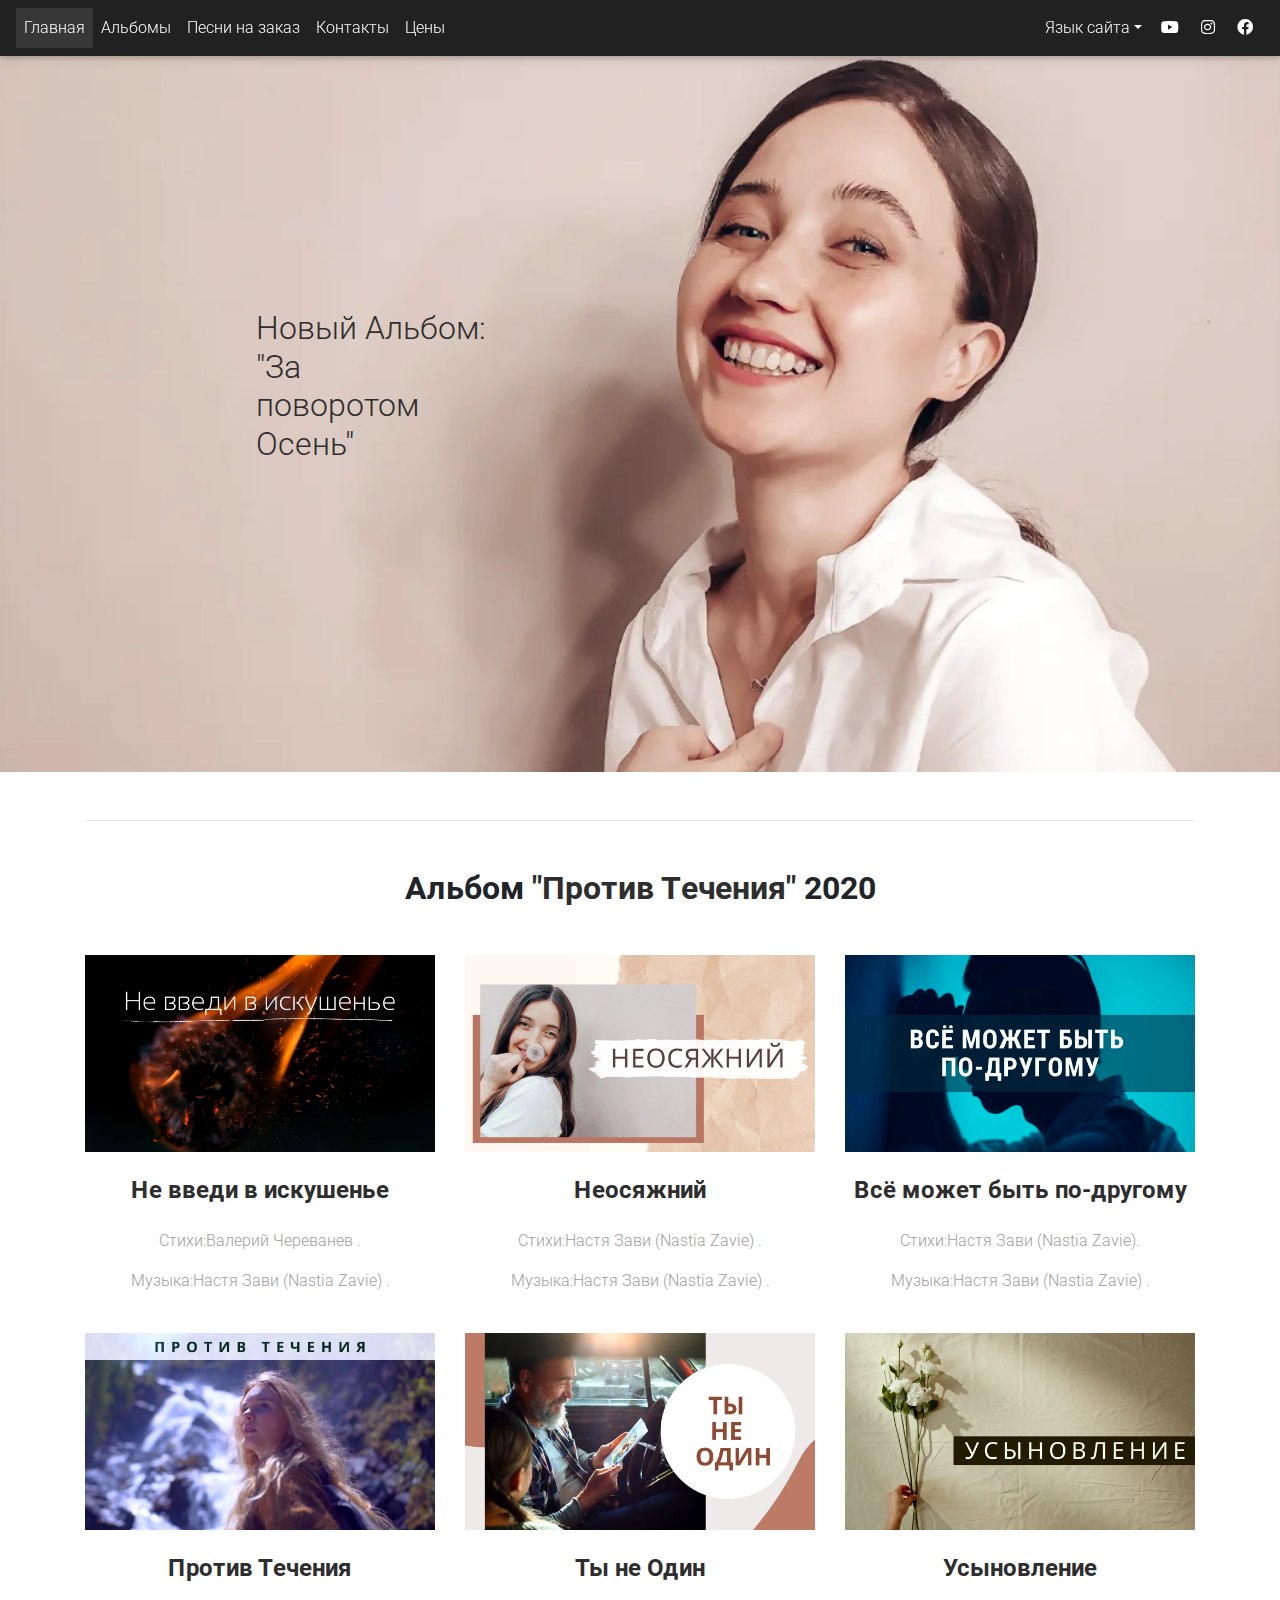
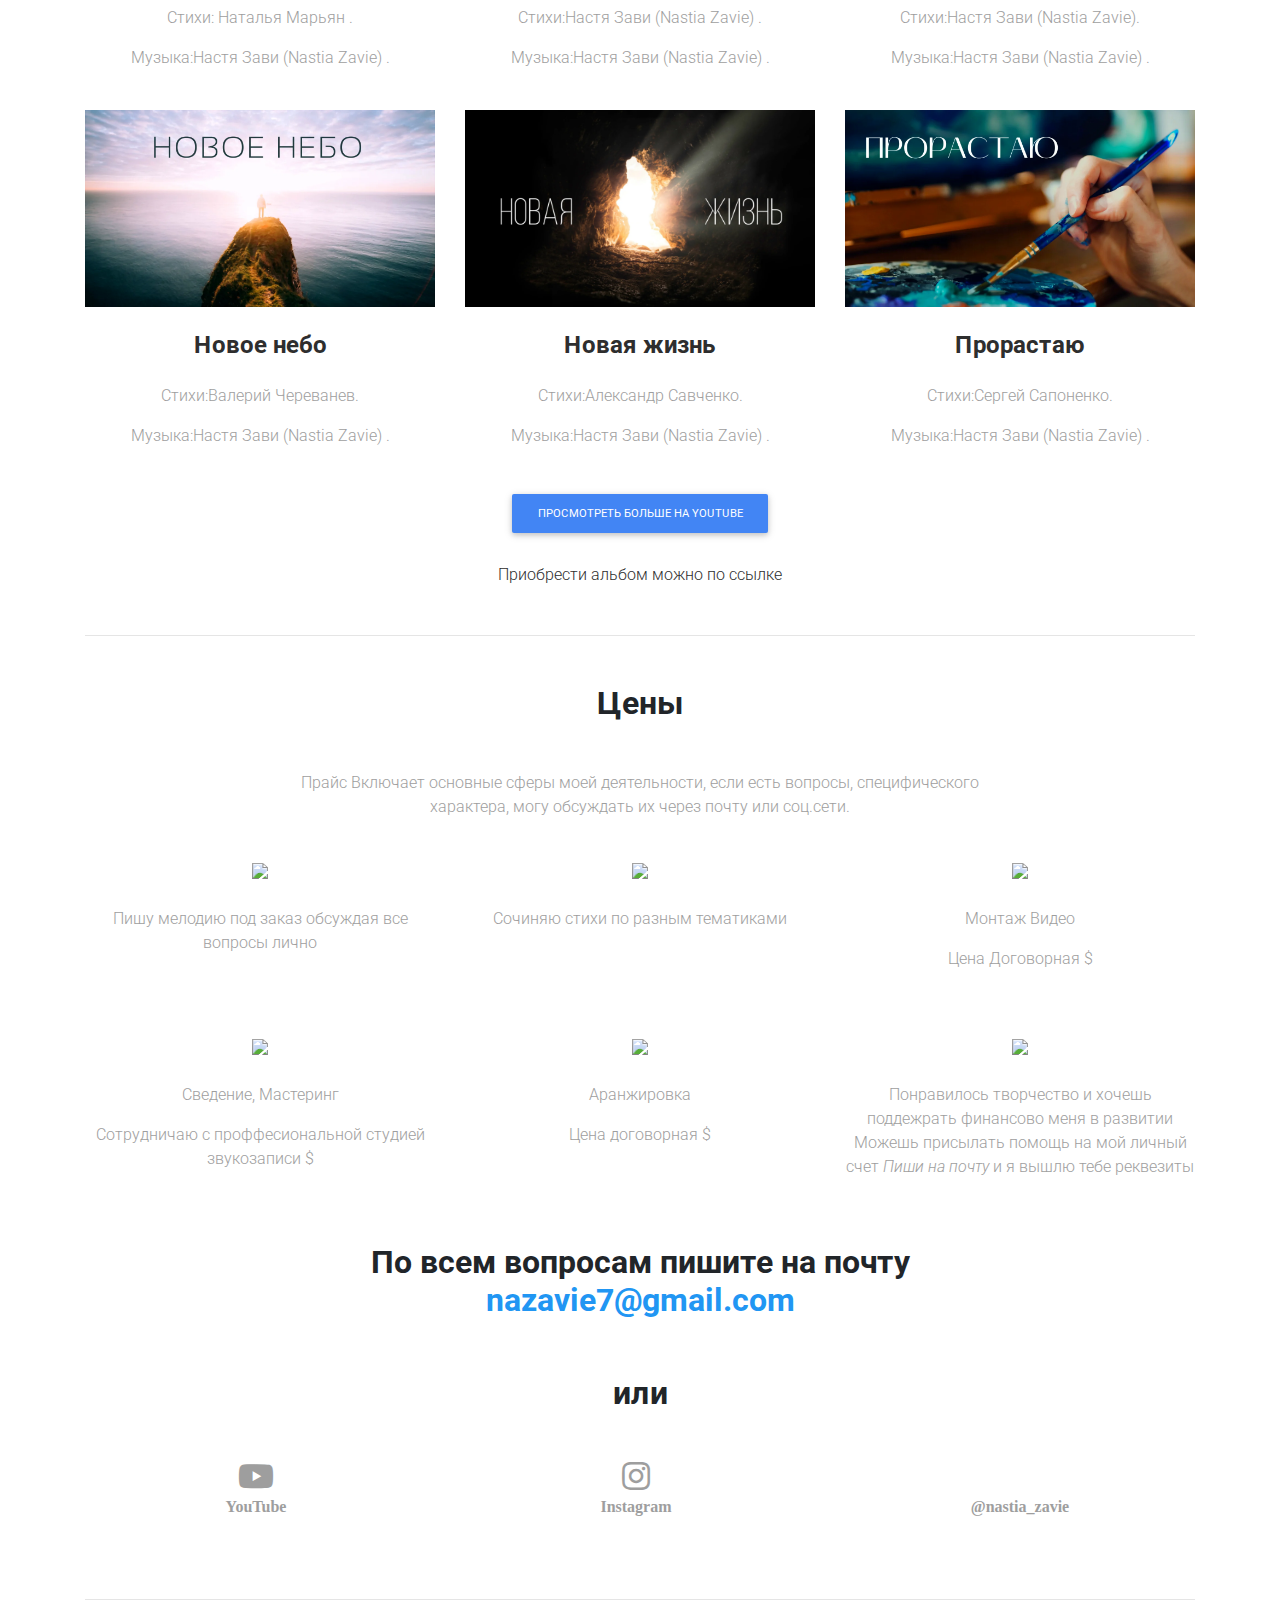
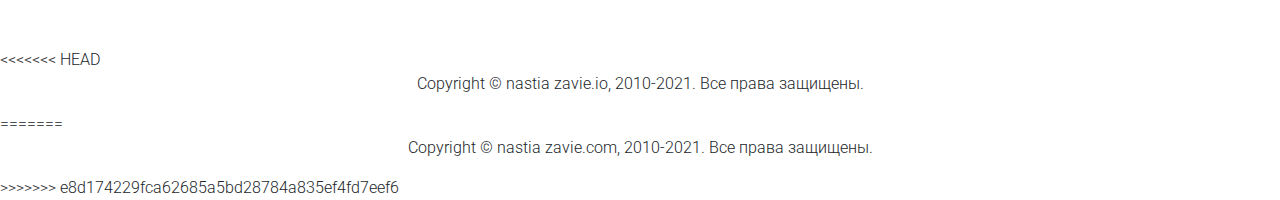
==== commit 6e8682f8: "Merge branch 'master' of https://github.com/nastiazavie/nastiazavie.github.io" ====
--- a/index.html
+++ b/index.html
@@ -377,7 +377,11 @@
   </div>
 </main>
 
+<<<<<<< HEAD
 	<p class ="text-center">Copyright © nastia zavie.io, 2010-2021. Все права защищены.</p>
+=======
+	<p class ="text-center">Copyright © nastia zavie.com, 2010-2021. Все права защищены.</p>
+>>>>>>> e8d174229fca62685a5bd28784a835ef4fd7eef6
   <!-- SCRIPTS -->
 <!--   JQuery -->
   <script type="text/javascript" src="js/jquery-3.4.1.min.js"></script>
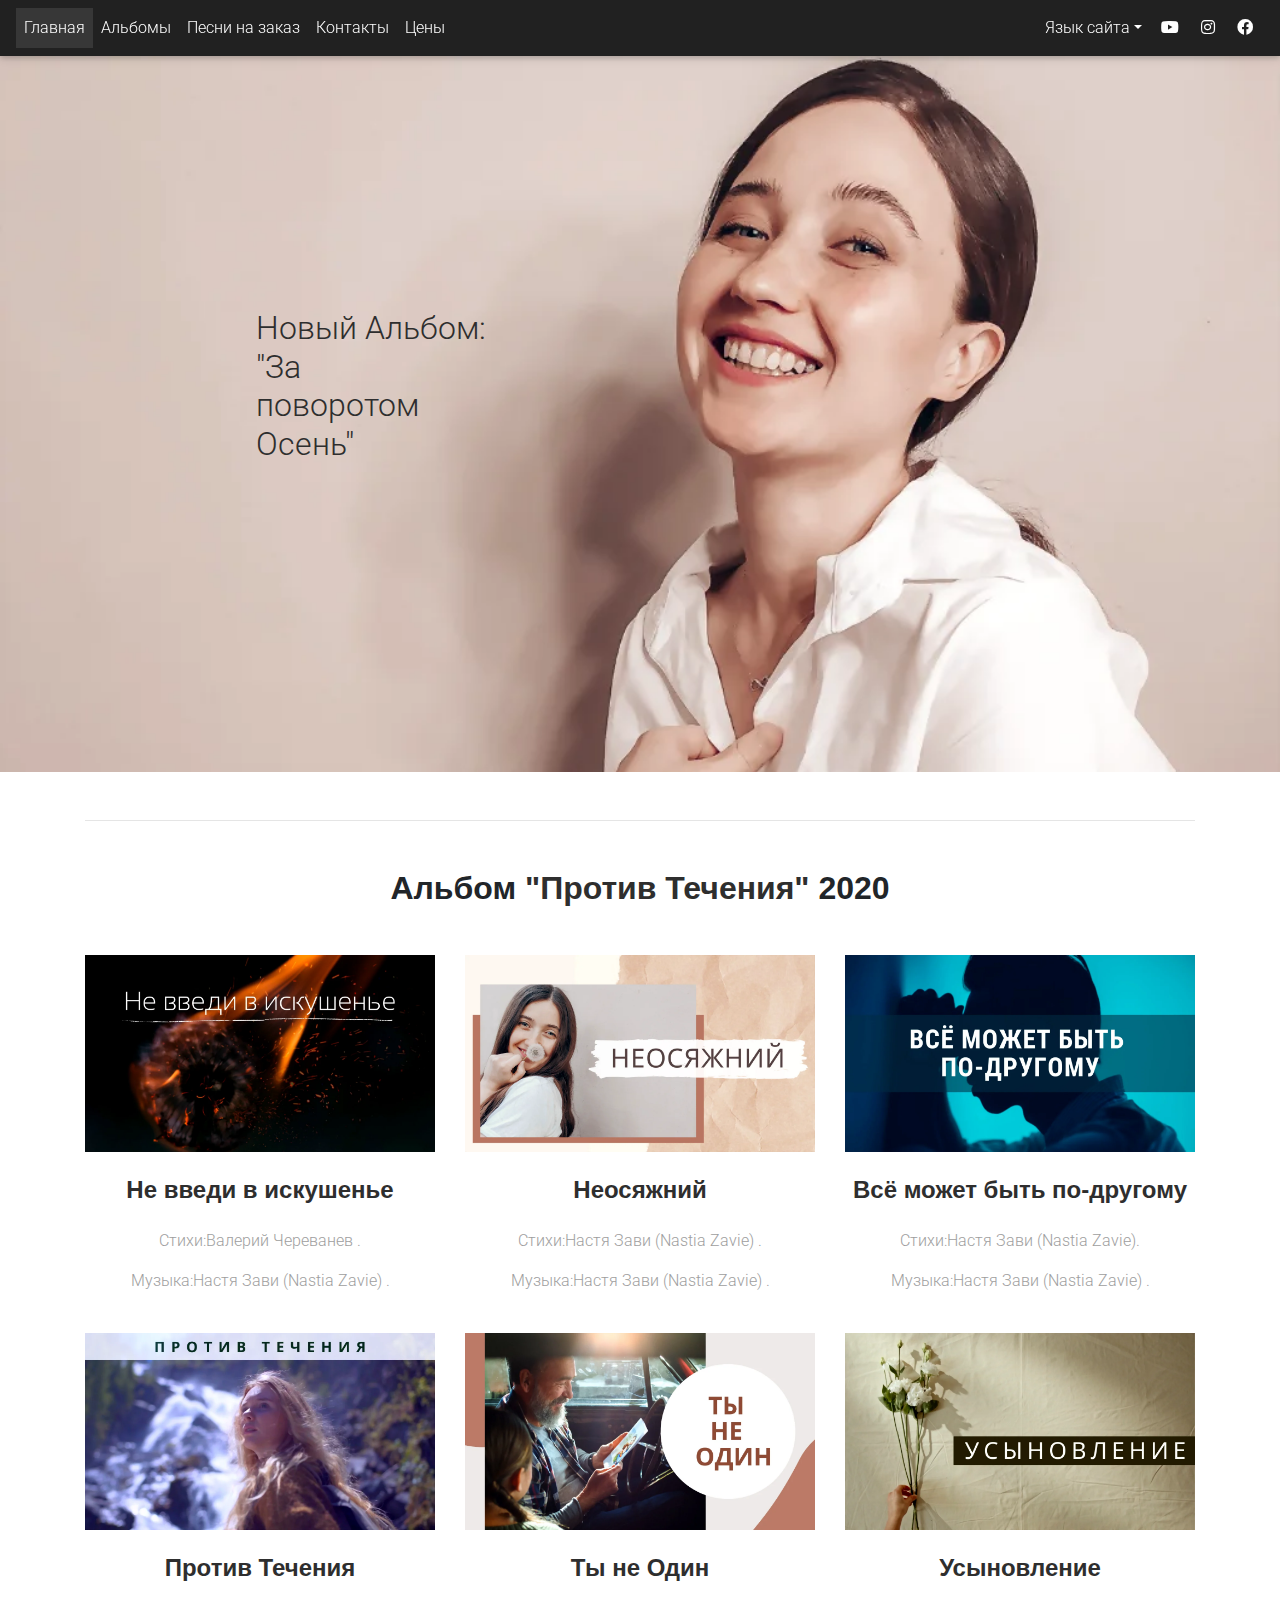
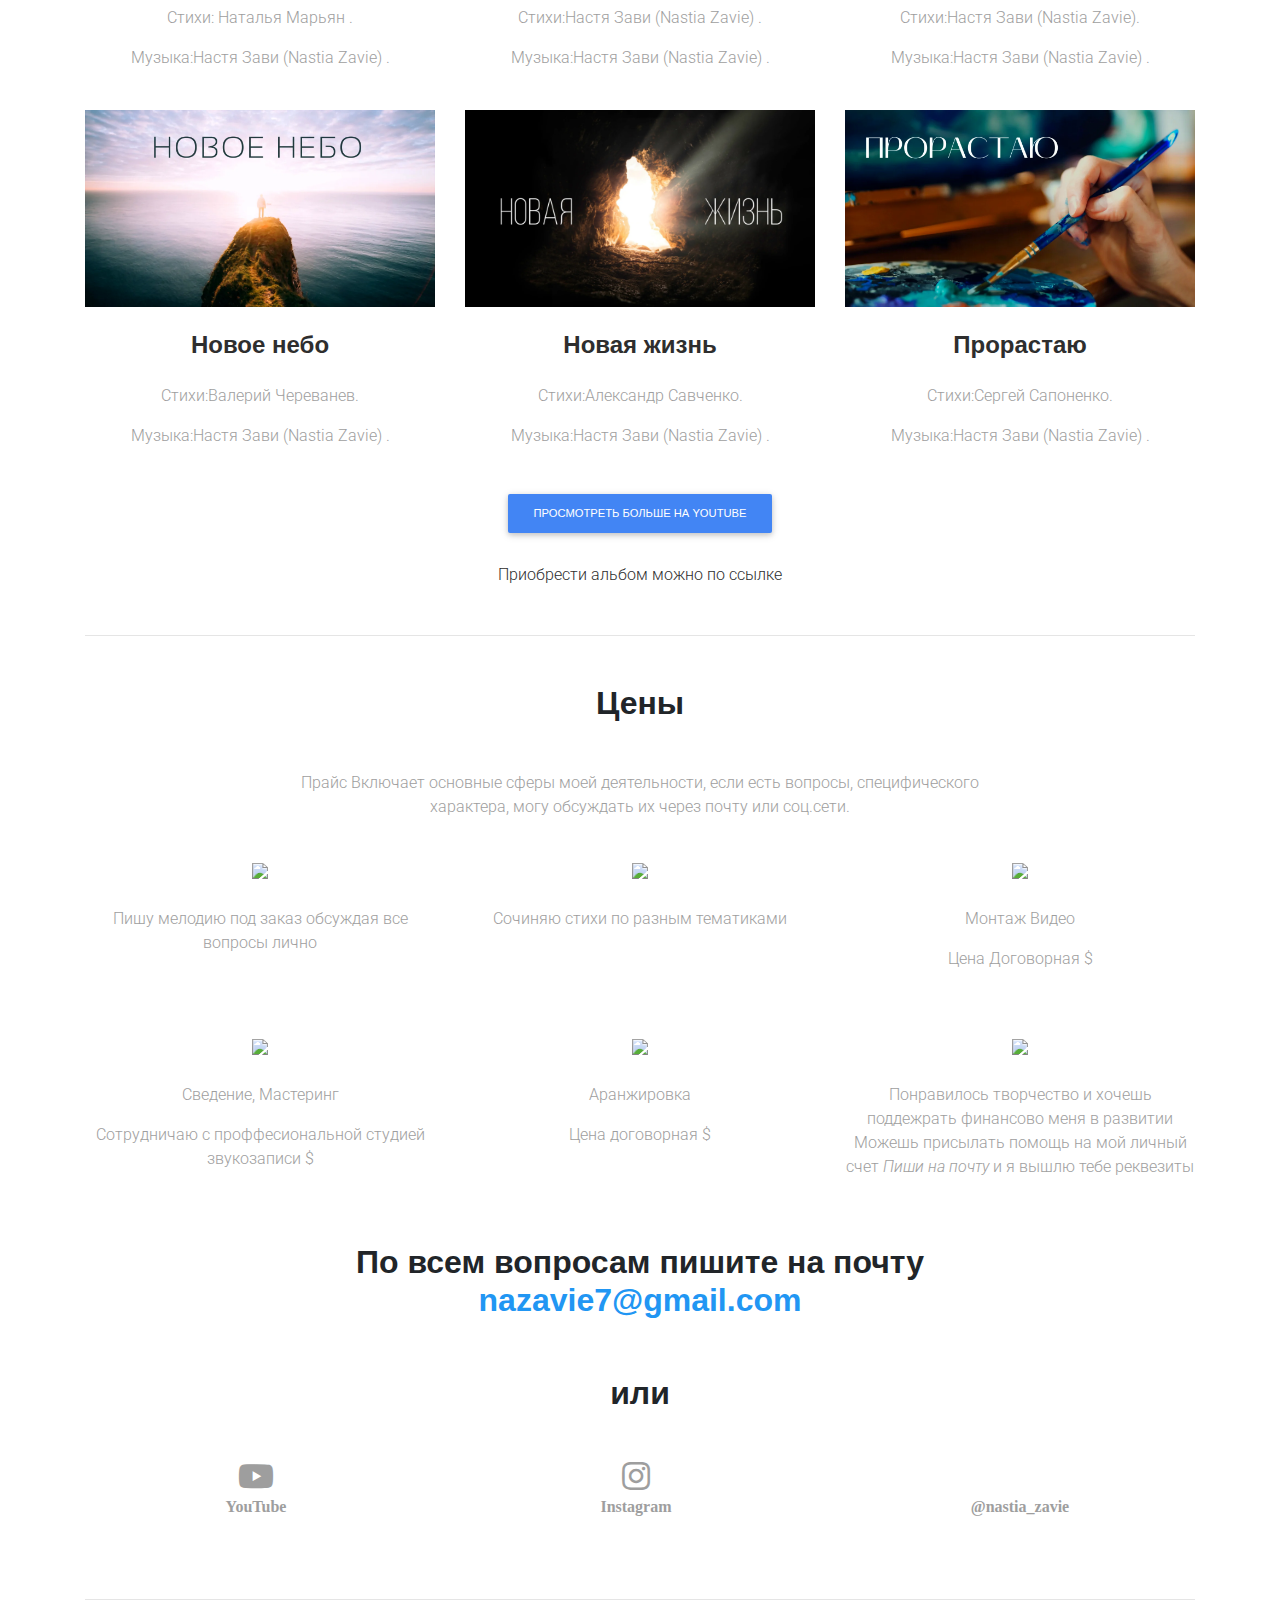
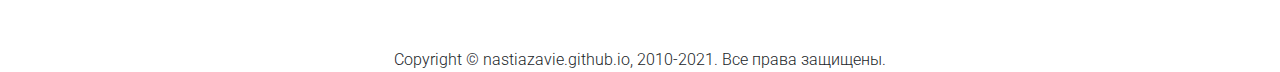
==== commit 2193df9d: "font-linkgoogle" ====
--- a/index.html
+++ b/index.html
@@ -8,7 +8,7 @@
   <title>Nastia Zavie</title>
   <!-- Font Awesome -->
   <link rel="preconnect" href="https://fonts.gstatic.com">
-  <link href="https://fonts.googleapis.com/css2?family=Roboto:wght@300&display=swap" rel="stylesheet">
+  <link href="https://fonts.googleapis.com/css2?family=Roboto:ital,wght@0,100;0,300;0,400;0,500;0,700;0,900;1,100;1,300;1,400;1,500;1,700;1,900&display=swap" rel="stylesheet">
   <script src="https://kit.fontawesome.com/0859f25410.js" crossorigin="anonymous"></script>
 
   <link rel="stylesheet" href="https://use.fontawesome.com/releases/v5.8.2/css/all.css">
@@ -377,12 +377,9 @@
   </div>
 </main>
 
-<<<<<<< HEAD
-	<p class ="text-center">Copyright © nastia zavie.io, 2010-2021. Все права защищены.</p>
-=======
-	<p class ="text-center">Copyright © nastia zavie.com, 2010-2021. Все права защищены.</p>
->>>>>>> e8d174229fca62685a5bd28784a835ef4fd7eef6
-  <!-- SCRIPTS -->
+
+	<p class ="text-center">Copyright © nastiazavie.github.io, 2010-2021. Все права защищены.</p>
+ <!-- SCRIPTS -->
 <!--   JQuery -->
   <script type="text/javascript" src="js/jquery-3.4.1.min.js"></script>
 <!--   Bootstrap tooltips -->
